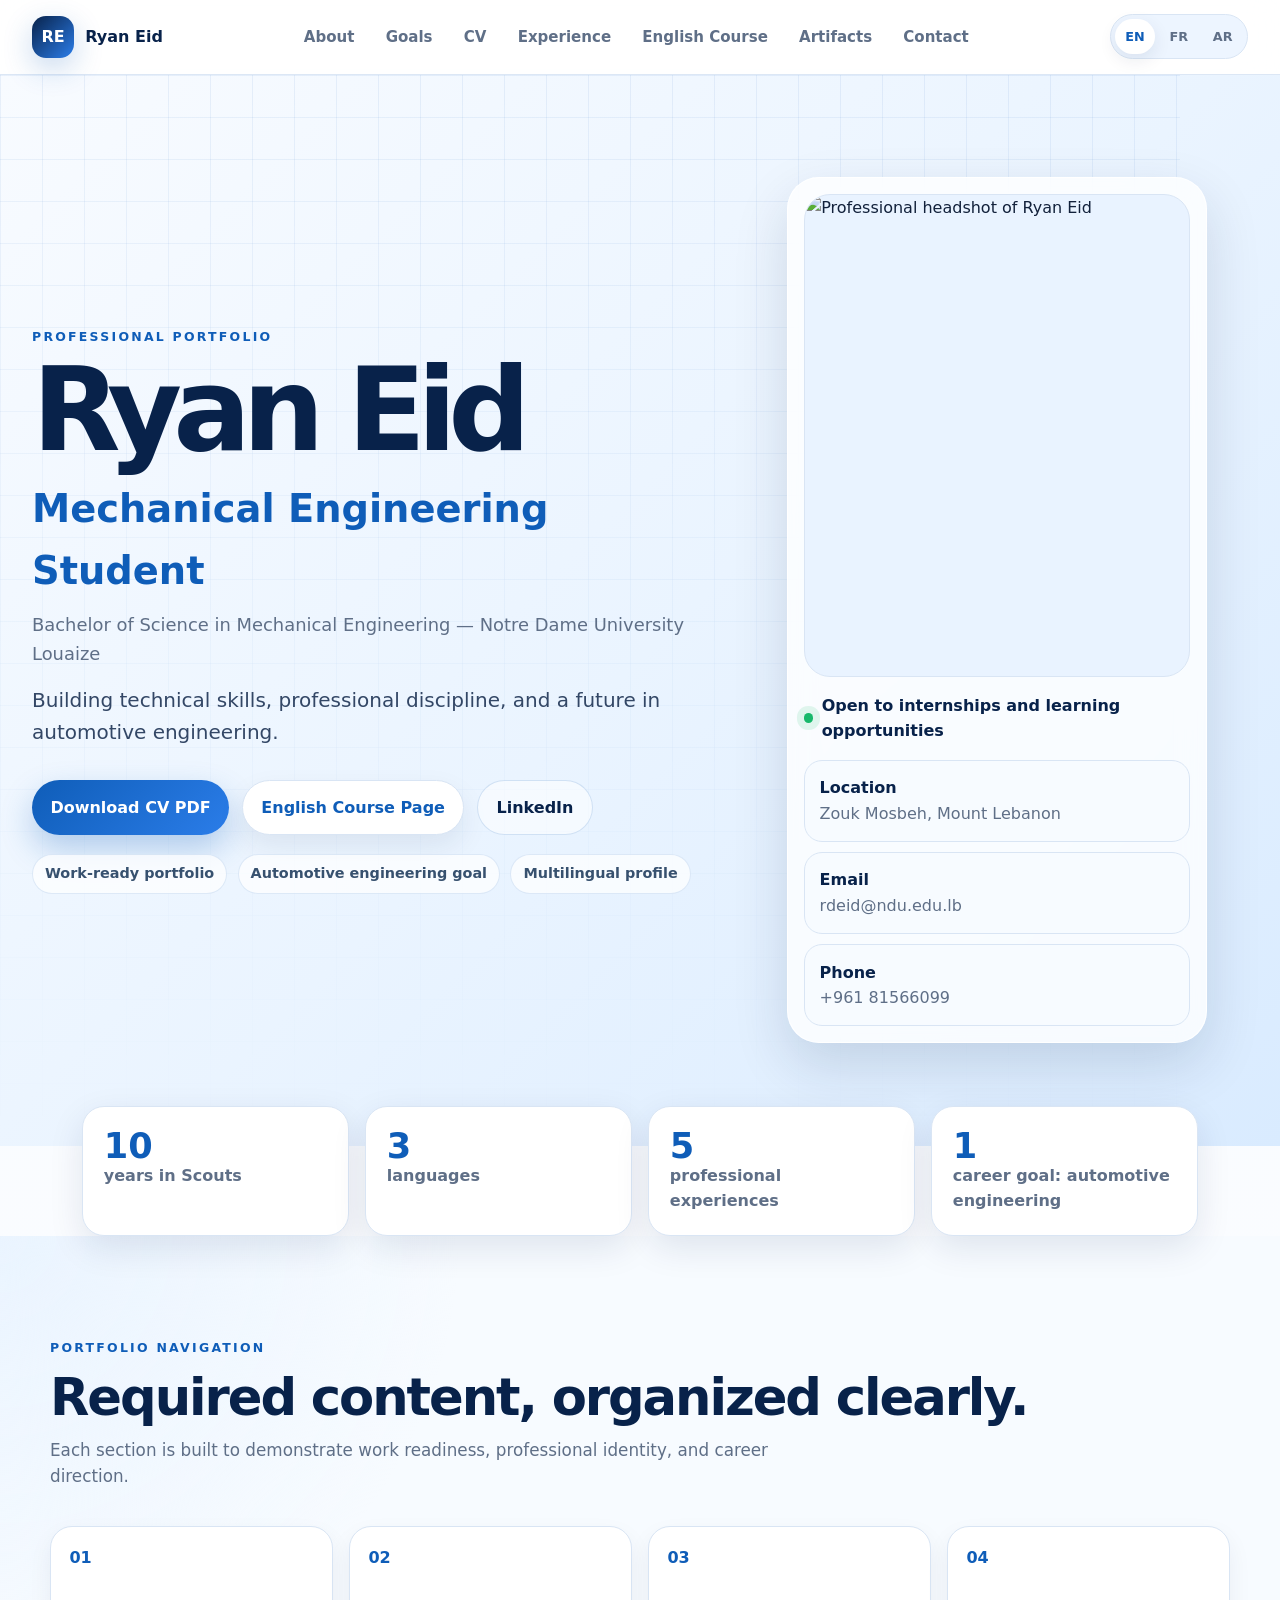
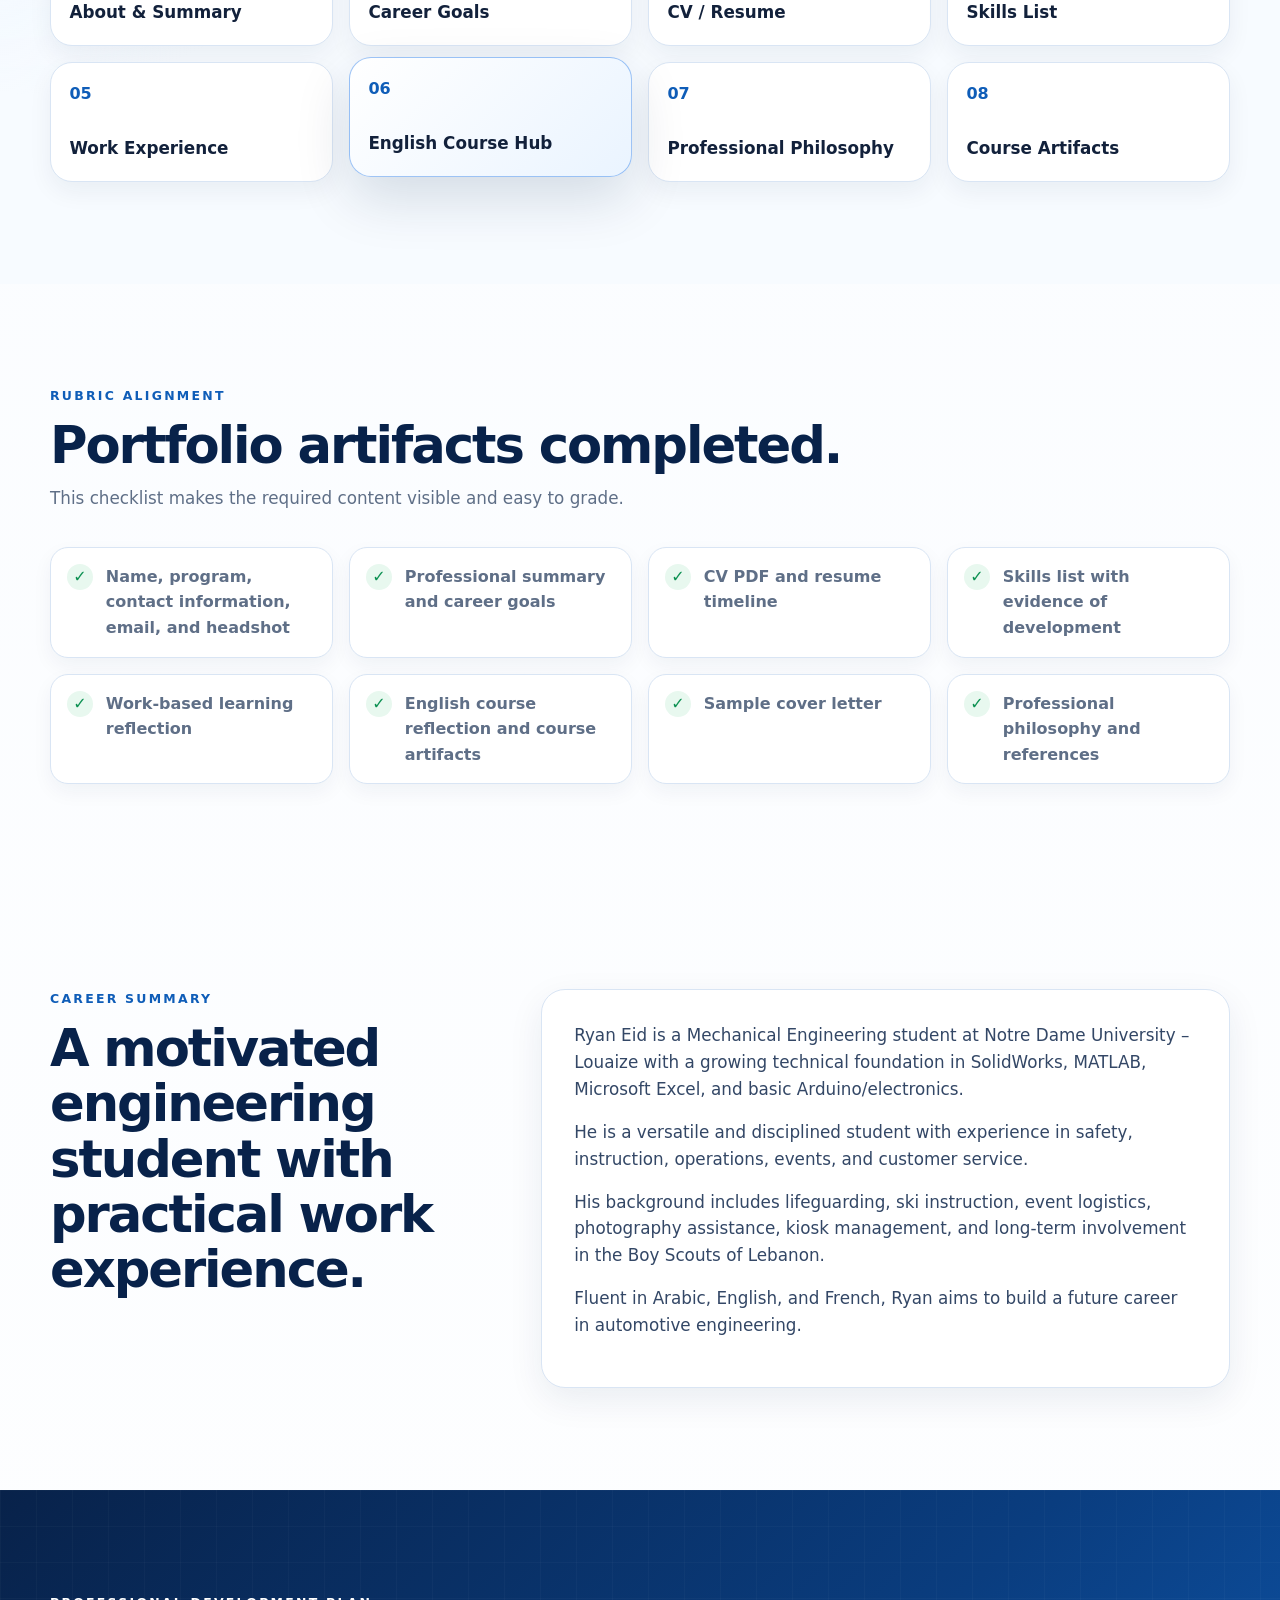
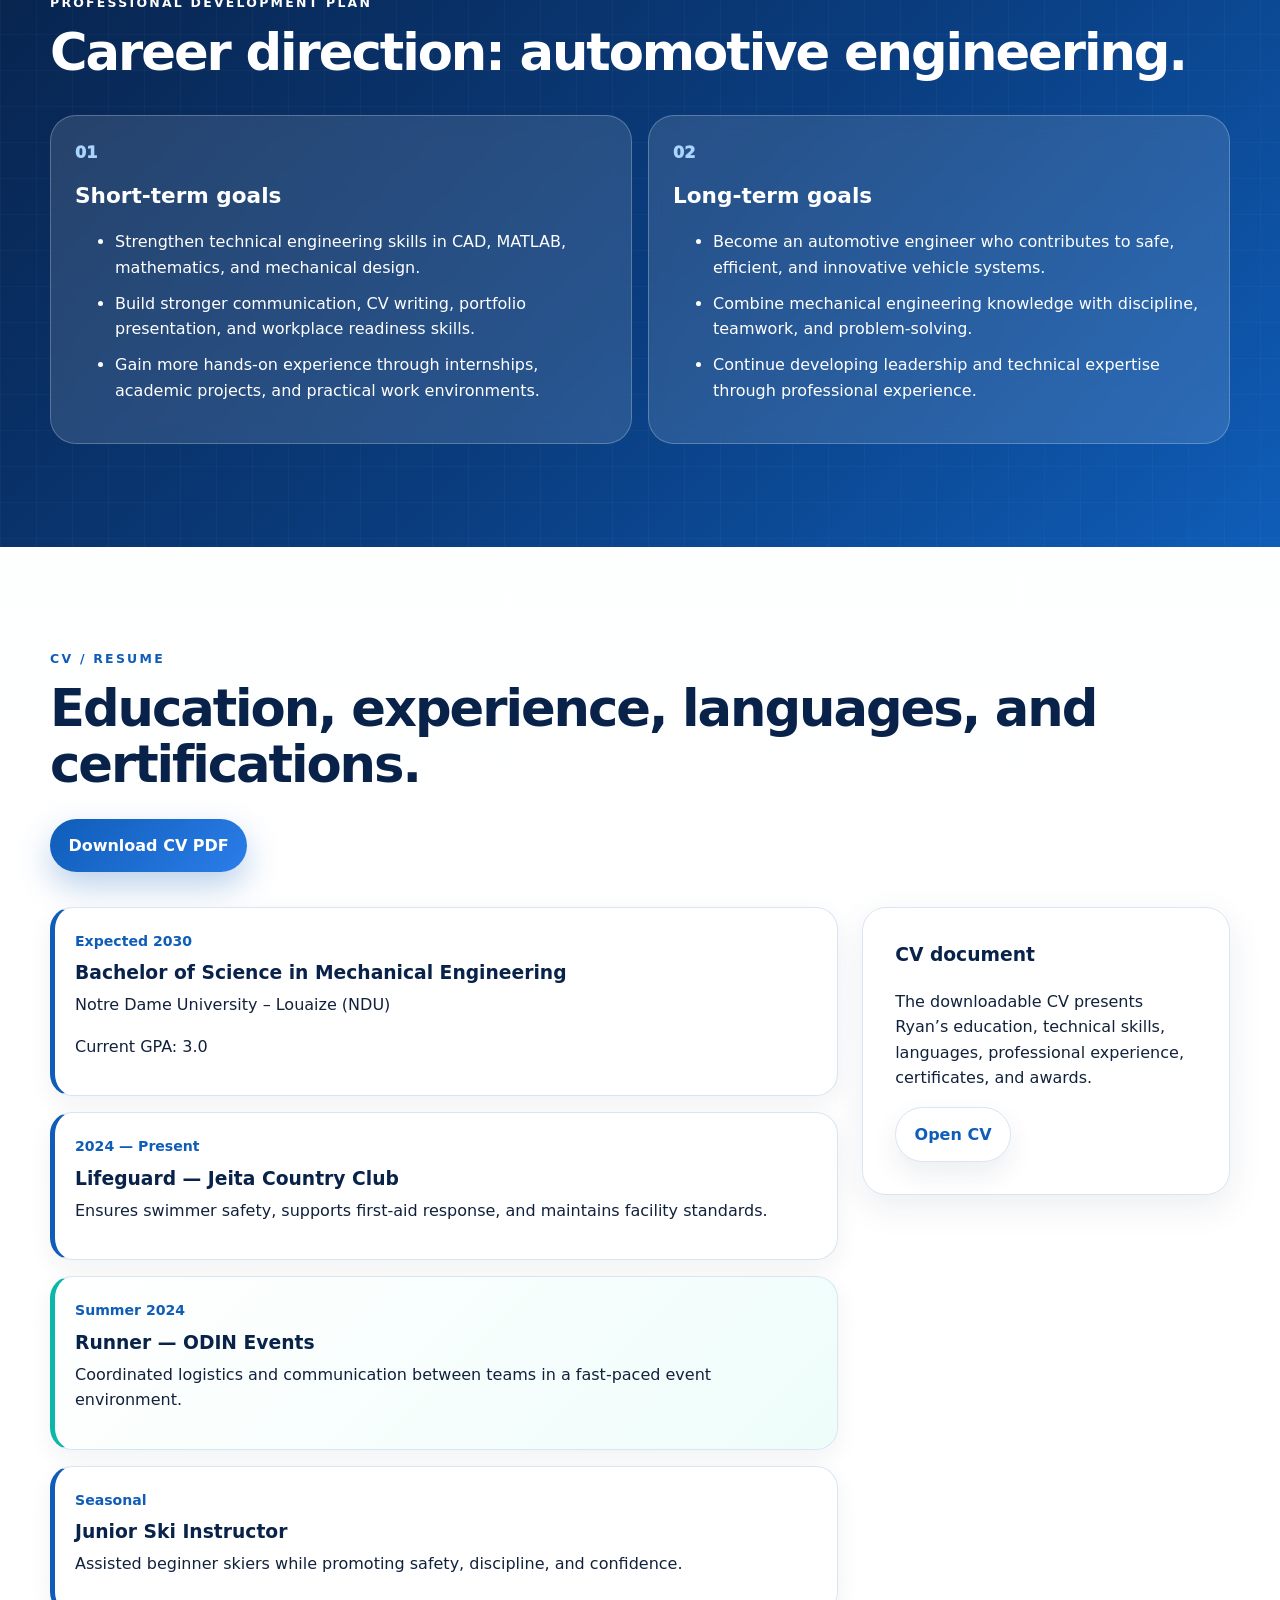
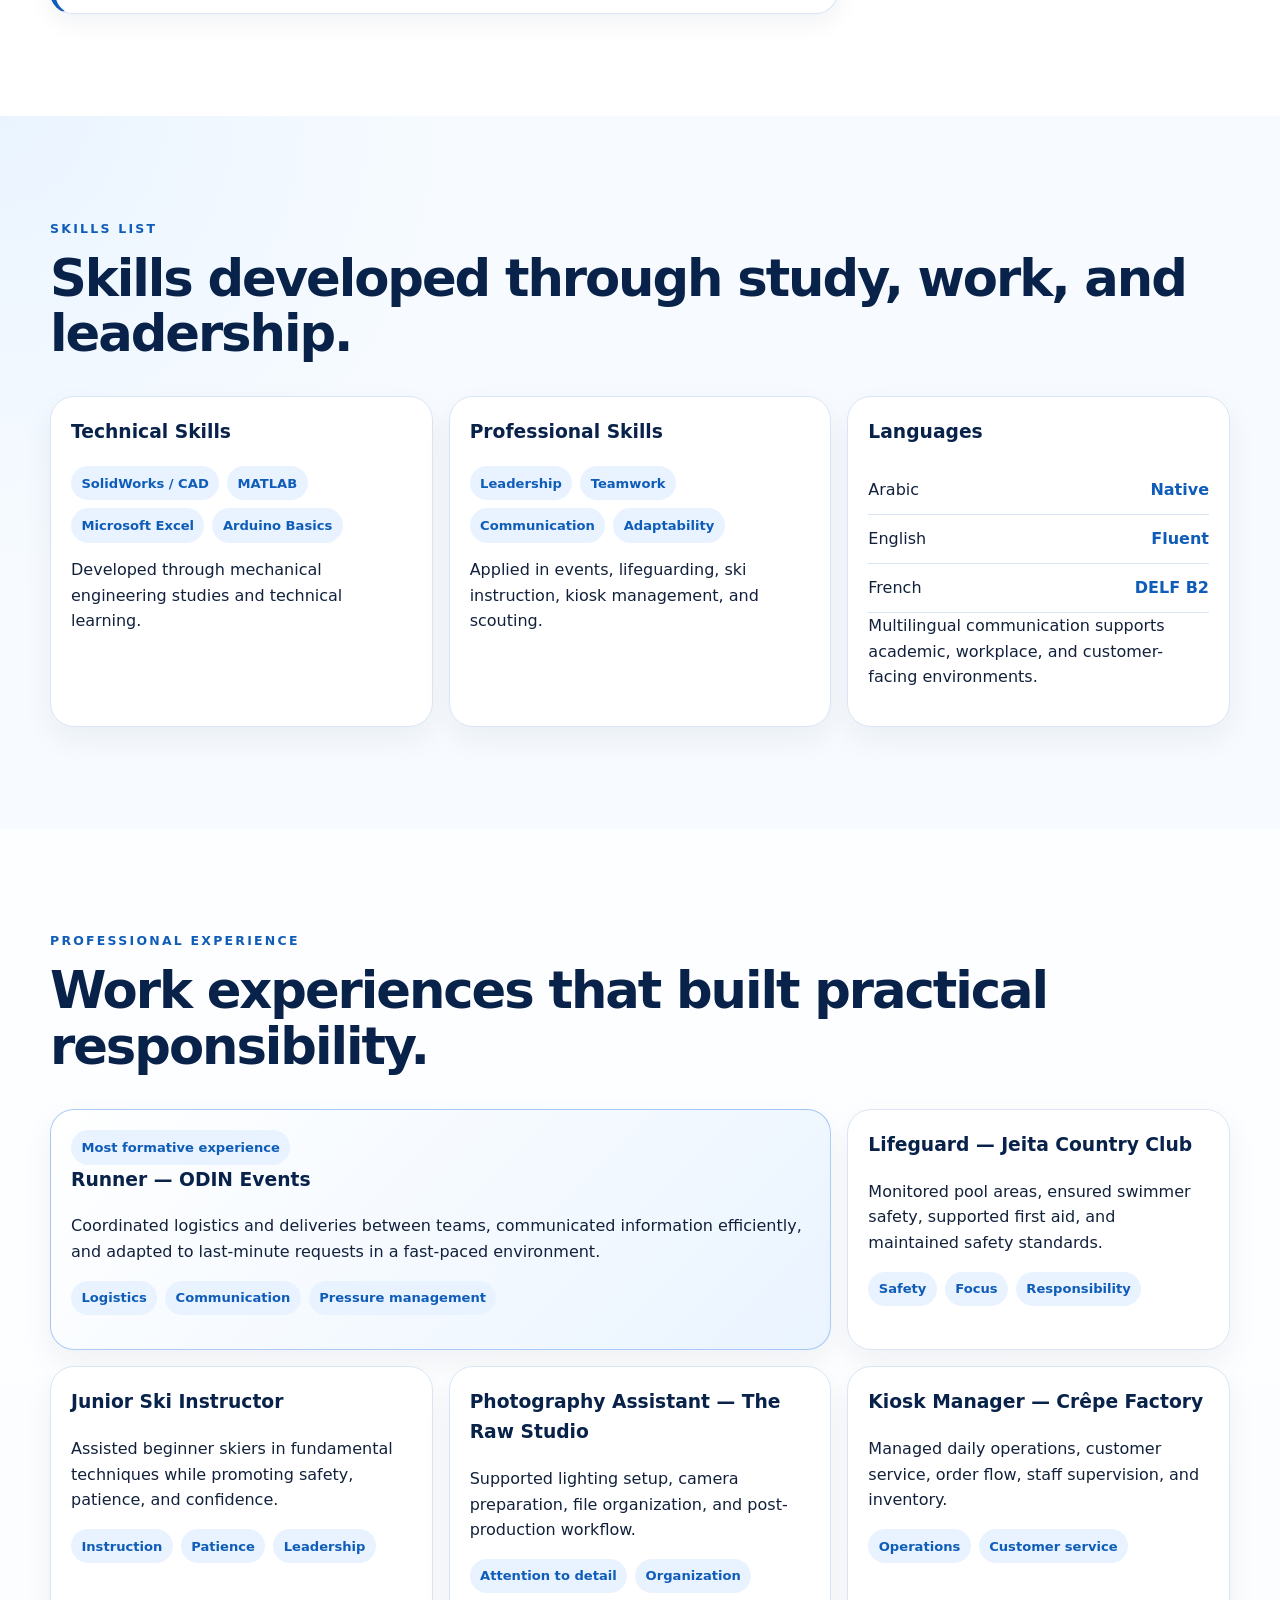
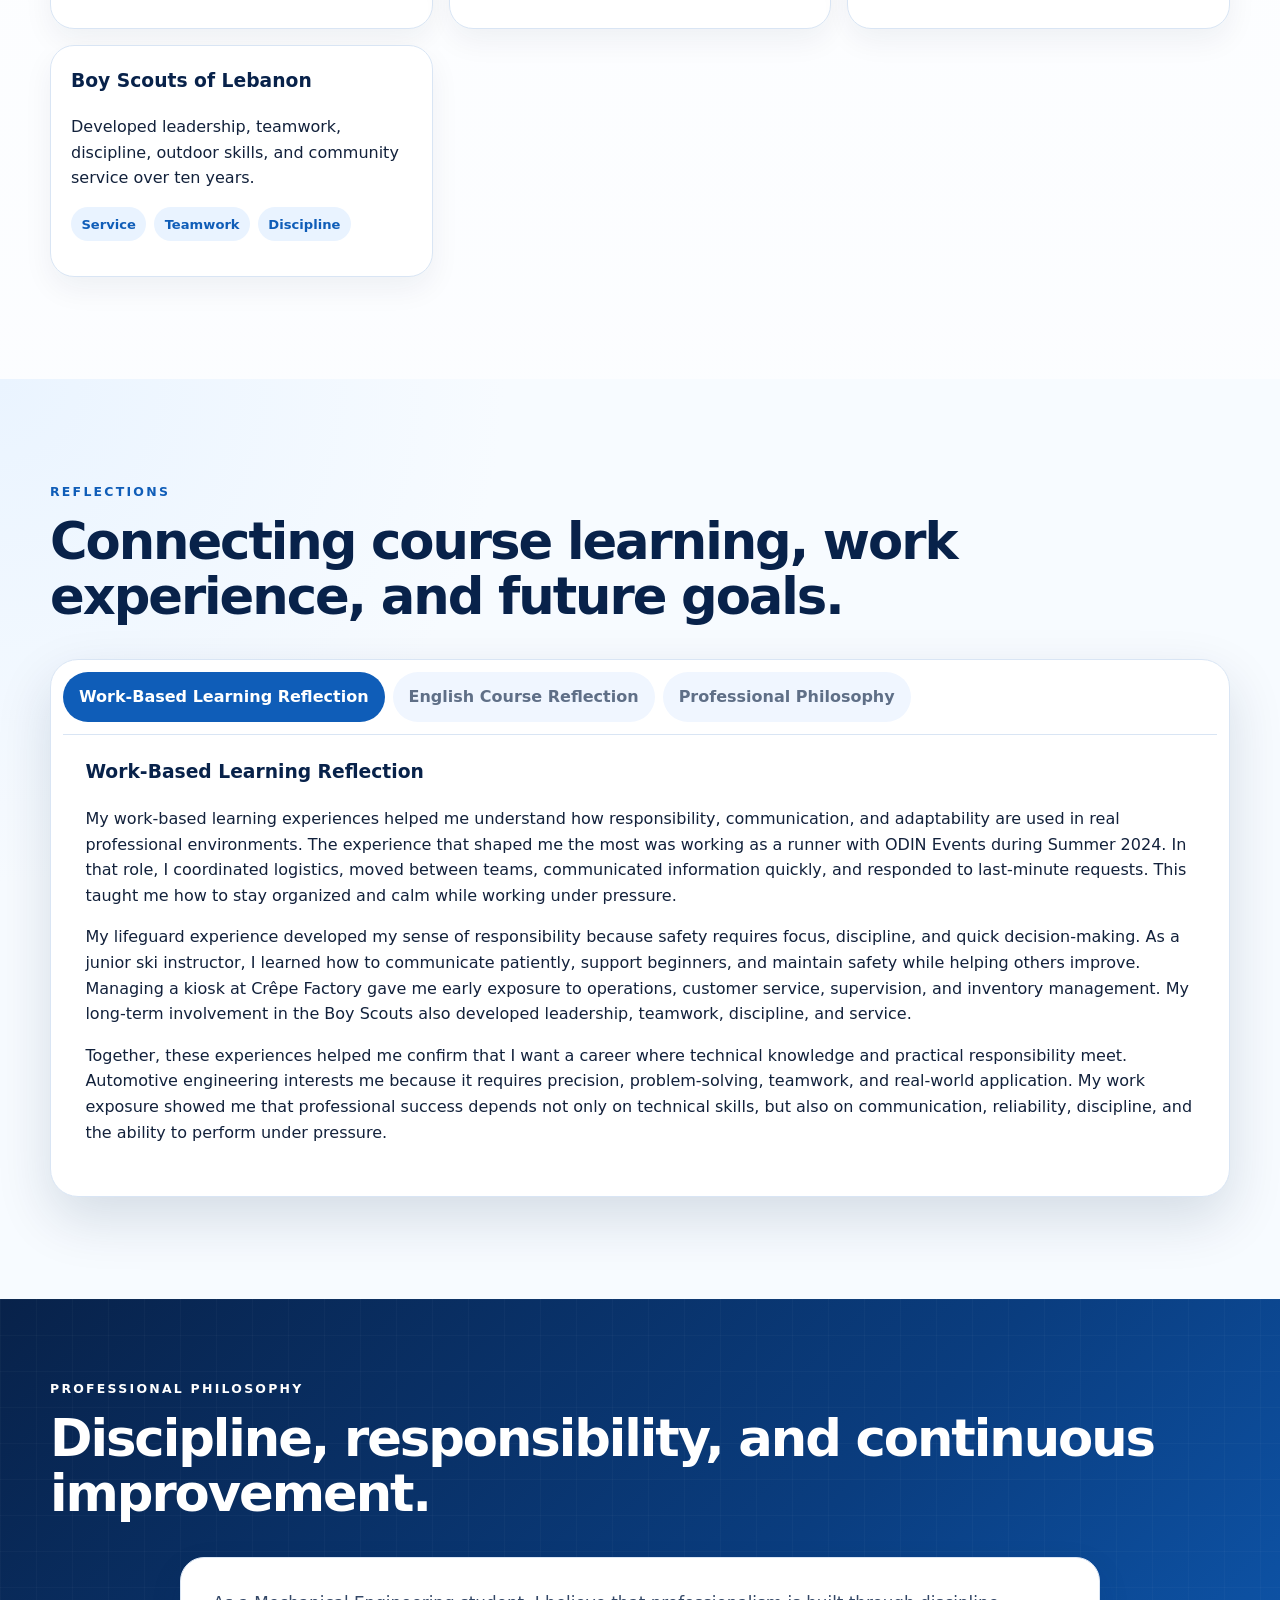
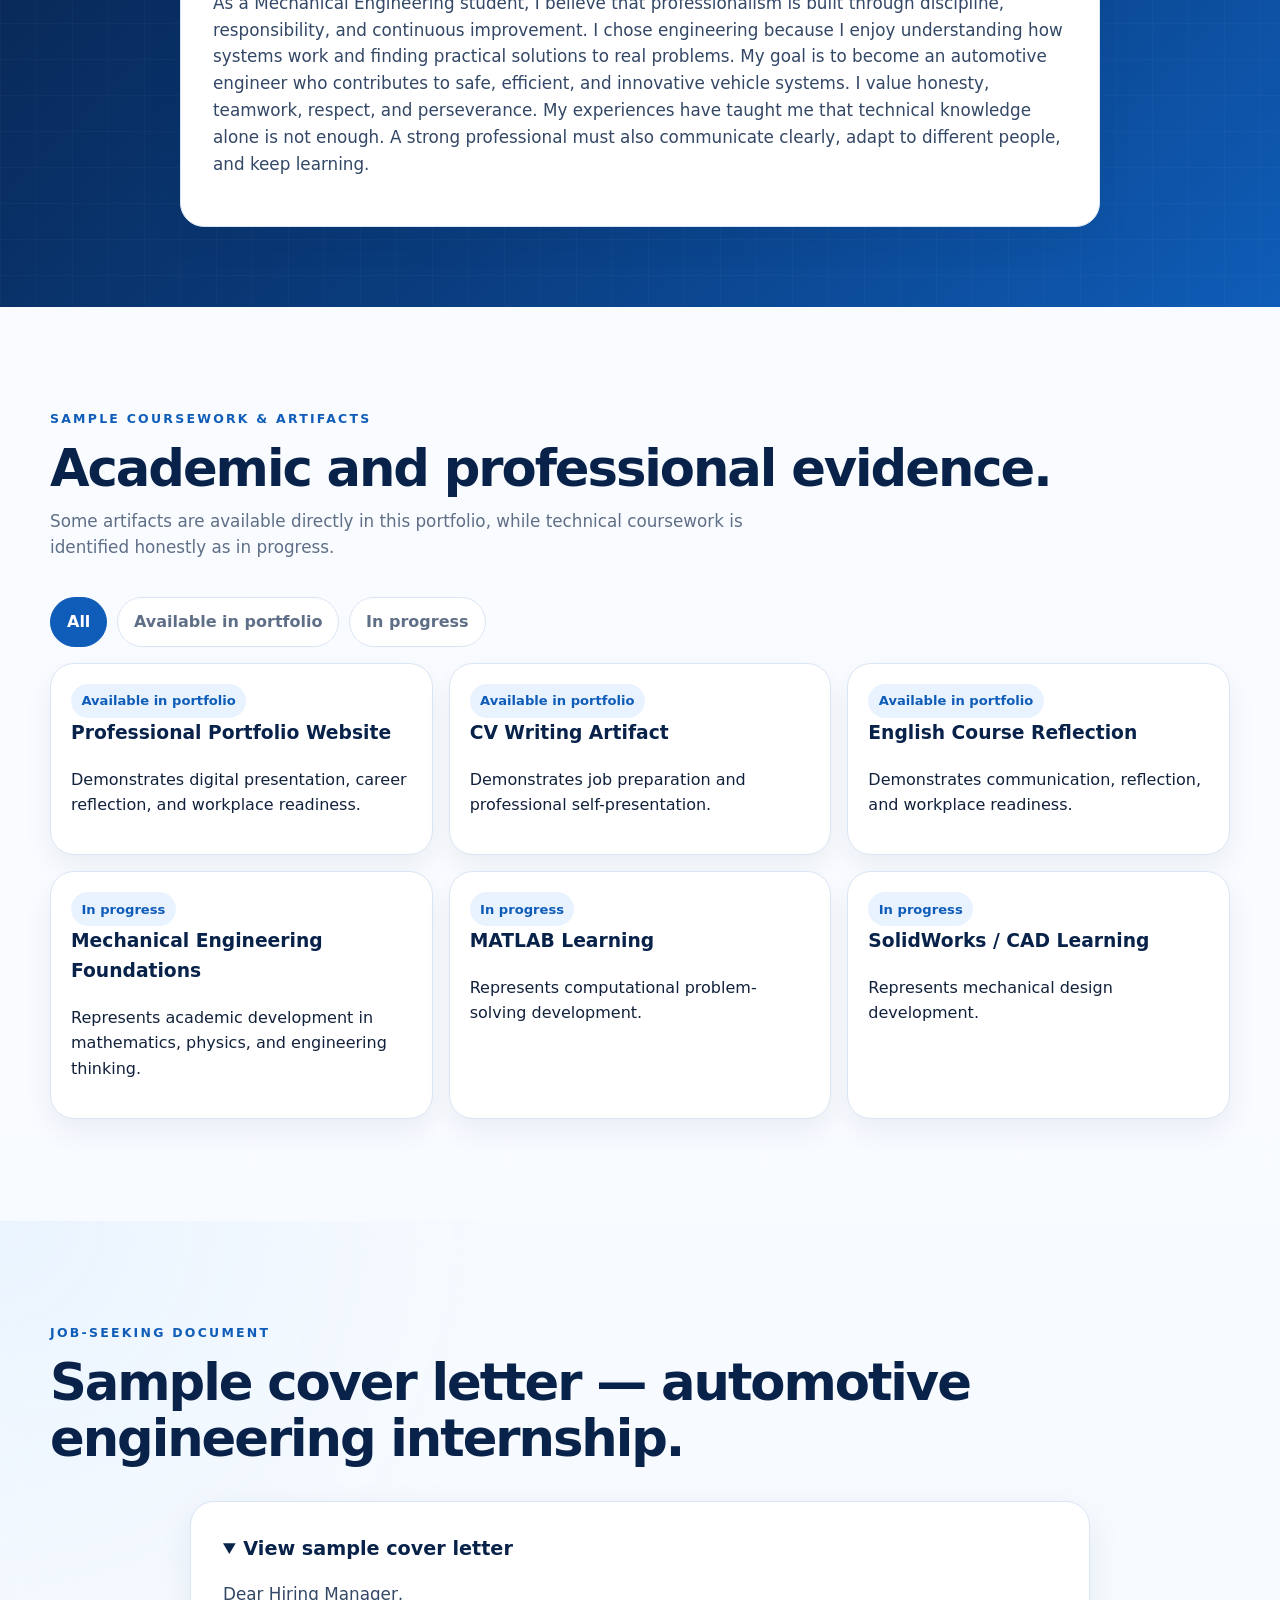
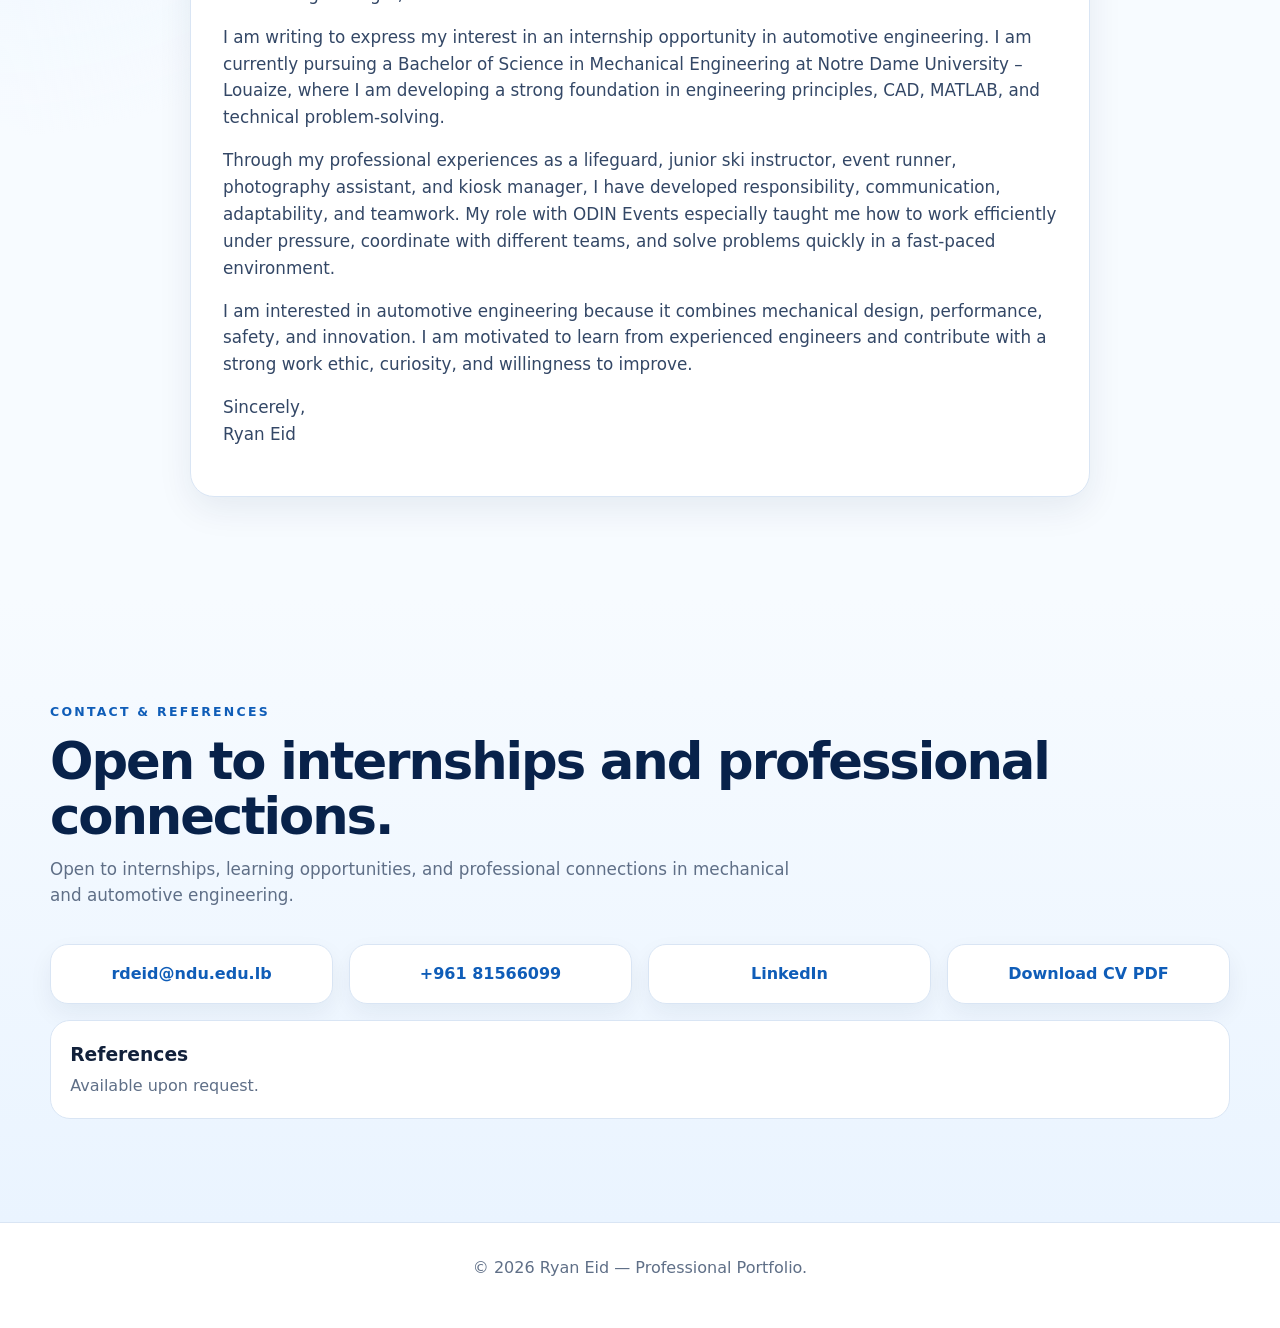
==== index.html @ d5ba16cb "Add files via upload" ====
<!DOCTYPE html>
<html lang="en">
<head>
  <meta charset="UTF-8" />
  <meta name="viewport" content="width=device-width, initial-scale=1.0" />
  <title>Ryan Eid | Professional Portfolio</title>
  <meta name="description" content="Professional portfolio of Ryan Eid, Mechanical Engineering Student at Notre Dame University Louaize." />
  <link rel="stylesheet" href="styles.css" />
</head>
<body data-page="home">
  <div class="scroll-progress" aria-hidden="true"></div>
  <header class="site-header">
    <a class="brand" href="index.html#home" aria-label="Go to top">
      <span class="brand-mark">RE</span>
      <span class="brand-text">Ryan Eid</span>
    </a>
    <button class="menu-toggle" aria-label="Open navigation" aria-expanded="false">☰</button>
    <nav class="nav-links" aria-label="Main navigation">
      <a href="#about" data-i18n="navAbout">About</a>
      <a href="#goals" data-i18n="navGoals">Goals</a>
      <a href="#cv" data-i18n="navCV">CV</a>
      <a href="#experience" data-i18n="navExperience">Experience</a>
      <a href="english-course.html" data-i18n="navEnglish">English Course</a>
      <a href="#artifacts" data-i18n="navArtifacts">Artifacts</a>
      <a href="#contact" data-i18n="navContact">Contact</a>
    </nav>
    <div class="language-switcher" aria-label="Language selector">
      <button class="lang-btn active" data-lang="en">EN</button>
      <button class="lang-btn" data-lang="fr">FR</button>
      <button class="lang-btn" data-lang="ar">AR</button>
    </div>
  </header>

  <main>
    <section id="home" class="hero section-pad">
      <div class="hero-bg-grid" aria-hidden="true"></div>
      <div class="hero-content reveal">
        <p class="eyebrow" data-i18n="heroEyebrow">Professional Portfolio</p>
        <h1>Ryan Eid</h1>
        <h2 data-i18n="heroTitle">Mechanical Engineering Student</h2>
        <p class="hero-program" data-i18n="heroProgram">Bachelor of Science in Mechanical Engineering — Notre Dame University Louaize</p>
        <p class="hero-tagline" data-i18n="heroTagline">Building technical skills, professional discipline, and a future in automotive engineering.</p>
        <div class="hero-actions">
          <a class="btn primary" href="assets/Ryan_Eid_CV.pdf" download data-i18n="downloadCV">Download CV PDF</a>
          <a class="btn secondary" href="english-course.html" data-i18n="openEnglishPage">English Course Page</a>
          <a class="btn ghost" href="https://www.linkedin.com/in/ryan-eid?utm_source=share_via&utm_content=profile&utm_medium=member_ios" target="_blank" rel="noopener" data-i18n="linkedIn">LinkedIn</a>
        </div>
        <div class="hero-meta">
          <span data-i18n="heroMeta1">Work-ready portfolio</span>
          <span data-i18n="heroMeta2">Automotive engineering goal</span>
          <span data-i18n="heroMeta3">Multilingual profile</span>
        </div>
      </div>
      <aside class="hero-card reveal" aria-label="Profile summary card">
        <div class="portrait-frame">
          <img src="assets/ryan_eid_headshot_web.jpg" alt="Professional headshot of Ryan Eid" />
        </div>
        <div class="profile-status">
          <span class="pulse"></span>
          <span data-i18n="openTo">Open to internships and learning opportunities</span>
        </div>
        <div class="contact-mini">
          <p><strong data-i18n="locationLabel">Location</strong><br />Zouk Mosbeh, Mount Lebanon</p>
          <p><strong data-i18n="emailLabel">Email</strong><br /><a href="mailto:rdeid@ndu.edu.lb">rdeid@ndu.edu.lb</a></p>
          <p><strong data-i18n="phoneLabel">Phone</strong><br /><a href="tel:+96181566099">+961 81566099</a></p>
        </div>
      </aside>
    </section>

    <section class="stats-band" aria-label="Portfolio highlights">
      <div class="stat-card reveal"><strong data-count="10">0</strong><span data-i18n="statScouts">years in Scouts</span></div>
      <div class="stat-card reveal"><strong data-count="3">0</strong><span data-i18n="statLanguages">languages</span></div>
      <div class="stat-card reveal"><strong data-count="5">0</strong><span data-i18n="statExperiences">professional experiences</span></div>
      <div class="stat-card reveal"><strong data-count="1">0</strong><span data-i18n="statGoal">career goal: automotive engineering</span></div>
    </section>

    <section id="portfolio-map" class="section-pad soft-bg">
      <div class="section-heading reveal">
        <p class="eyebrow" data-i18n="tocEyebrow">Portfolio Navigation</p>
        <h2 data-i18n="tocTitle">Required content, organized clearly.</h2>
        <p data-i18n="tocSubtitle">Each section is built to demonstrate work readiness, professional identity, and career direction.</p>
      </div>
      <div class="toc-grid reveal">
        <a href="#about" class="toc-card"><span>01</span><strong data-i18n="tocAbout">About & Summary</strong></a>
        <a href="#goals" class="toc-card"><span>02</span><strong data-i18n="tocGoals">Career Goals</strong></a>
        <a href="#cv" class="toc-card"><span>03</span><strong data-i18n="tocCV">CV / Resume</strong></a>
        <a href="#skills" class="toc-card"><span>04</span><strong data-i18n="tocSkills">Skills List</strong></a>
        <a href="#experience" class="toc-card"><span>05</span><strong data-i18n="tocExperience">Work Experience</strong></a>
        <a href="english-course.html" class="toc-card featured"><span>06</span><strong data-i18n="tocEnglish">English Course Hub</strong></a>
        <a href="#philosophy" class="toc-card"><span>07</span><strong data-i18n="tocPhilosophy">Professional Philosophy</strong></a>
        <a href="#artifacts" class="toc-card"><span>08</span><strong data-i18n="tocArtifacts">Course Artifacts</strong></a>
      </div>
    </section>

    <section class="section-pad checklist-section">
      <div class="section-heading reveal">
        <p class="eyebrow" data-i18n="rubricEyebrow">Rubric Alignment</p>
        <h2 data-i18n="rubricTitle">Portfolio artifacts completed.</h2>
        <p data-i18n="rubricSubtitle">This checklist makes the required content visible and easy to grade.</p>
      </div>
      <div class="checklist-grid reveal">
        <div class="check-item"><span>✓</span><p data-i18n="check1">Name, program, contact information, email, and headshot</p></div>
        <div class="check-item"><span>✓</span><p data-i18n="check2">Professional summary and career goals</p></div>
        <div class="check-item"><span>✓</span><p data-i18n="check3">CV PDF and resume timeline</p></div>
        <div class="check-item"><span>✓</span><p data-i18n="check4">Skills list with evidence of development</p></div>
        <div class="check-item"><span>✓</span><p data-i18n="check5">Work-based learning reflection</p></div>
        <div class="check-item"><span>✓</span><p data-i18n="check6">English course reflection and course artifacts</p></div>
        <div class="check-item"><span>✓</span><p data-i18n="check7">Sample cover letter</p></div>
        <div class="check-item"><span>✓</span><p data-i18n="check8">Professional philosophy and references</p></div>
      </div>
    </section>

    <section id="about" class="section-pad">
      <div class="two-column">
        <div class="section-heading reveal">
          <p class="eyebrow" data-i18n="aboutEyebrow">Career Summary</p>
          <h2 data-i18n="aboutTitle">A motivated engineering student with practical work experience.</h2>
        </div>
        <div class="text-card reveal">
          <p data-i18n="aboutText1">Ryan Eid is a Mechanical Engineering student at Notre Dame University – Louaize with a growing technical foundation in SolidWorks, MATLAB, Microsoft Excel, and basic Arduino/electronics.</p>
          <p data-i18n="aboutText2">He is a versatile and disciplined student with experience in safety, instruction, operations, events, and customer service.</p>
          <p data-i18n="aboutText3">His background includes lifeguarding, ski instruction, event logistics, photography assistance, kiosk management, and long-term involvement in the Boy Scouts of Lebanon.</p>
          <p data-i18n="aboutText4">Fluent in Arabic, English, and French, Ryan aims to build a future career in automotive engineering.</p>
        </div>
      </div>
    </section>

    <section id="goals" class="section-pad blue-band">
      <div class="section-heading reveal light-heading">
        <p class="eyebrow" data-i18n="goalsEyebrow">Professional Development Plan</p>
        <h2 data-i18n="goalsTitle">Career direction: automotive engineering.</h2>
      </div>
      <div class="goal-grid reveal">
        <article class="goal-card">
          <div class="card-number">01</div>
          <h3 data-i18n="shortTermTitle">Short-term goals</h3>
          <ul>
            <li data-i18n="shortGoal1">Strengthen technical engineering skills in CAD, MATLAB, mathematics, and mechanical design.</li>
            <li data-i18n="shortGoal2">Build stronger communication, CV writing, portfolio presentation, and workplace readiness skills.</li>
            <li data-i18n="shortGoal3">Gain more hands-on experience through internships, academic projects, and practical work environments.</li>
          </ul>
        </article>
        <article class="goal-card">
          <div class="card-number">02</div>
          <h3 data-i18n="longTermTitle">Long-term goals</h3>
          <ul>
            <li data-i18n="longGoal1">Become an automotive engineer who contributes to safe, efficient, and innovative vehicle systems.</li>
            <li data-i18n="longGoal2">Combine mechanical engineering knowledge with discipline, teamwork, and problem-solving.</li>
            <li data-i18n="longGoal3">Continue developing leadership and technical expertise through professional experience.</li>
          </ul>
        </article>
      </div>
    </section>

    <section id="cv" class="section-pad">
      <div class="section-heading reveal">
        <p class="eyebrow" data-i18n="cvEyebrow">CV / Resume</p>
        <h2 data-i18n="cvTitle">Education, experience, languages, and certifications.</h2>
        <a class="btn primary inline-btn" href="assets/Ryan_Eid_CV.pdf" download data-i18n="downloadCV">Download CV PDF</a>
      </div>
      <div class="cv-layout">
        <div class="timeline reveal">
          <article class="timeline-item">
            <span class="timeline-date" data-i18n="educationDate">Expected 2030</span>
            <h3 data-i18n="educationTitle">Bachelor of Science in Mechanical Engineering</h3>
            <p data-i18n="educationSchool">Notre Dame University – Louaize (NDU)</p>
            <p data-i18n="educationGpa">Current GPA: 3.0</p>
          </article>
          <article class="timeline-item">
            <span class="timeline-date">2024 — Present</span>
            <h3 data-i18n="lifeguardTitle">Lifeguard — Jeita Country Club</h3>
            <p data-i18n="lifeguardDesc">Ensures swimmer safety, supports first-aid response, and maintains facility standards.</p>
          </article>
          <article class="timeline-item highlight">
            <span class="timeline-date" data-i18n="summer2024">Summer 2024</span>
            <h3 data-i18n="odinTitle">Runner — ODIN Events</h3>
            <p data-i18n="odinDesc">Coordinated logistics and communication between teams in a fast-paced event environment.</p>
          </article>
          <article class="timeline-item">
            <span class="timeline-date" data-i18n="seasonal">Seasonal</span>
            <h3 data-i18n="skiTitle">Junior Ski Instructor</h3>
            <p data-i18n="skiDesc">Assisted beginner skiers while promoting safety, discipline, and confidence.</p>
          </article>
        </div>
        <aside class="cv-preview reveal">
          <h3 data-i18n="cvPreviewTitle">CV document</h3>
          <p data-i18n="cvPreviewText">The downloadable CV presents Ryan’s education, technical skills, languages, professional experience, certificates, and awards.</p>
          <a class="btn secondary" href="assets/Ryan_Eid_CV.pdf" target="_blank" rel="noopener" data-i18n="openCV">Open CV</a>
        </aside>
      </div>
    </section>

    <section id="skills" class="section-pad soft-bg">
      <div class="section-heading reveal">
        <p class="eyebrow" data-i18n="skillsEyebrow">Skills List</p>
        <h2 data-i18n="skillsTitle">Skills developed through study, work, and leadership.</h2>
      </div>
      <div class="skills-grid reveal">
        <article class="skill-card">
          <h3 data-i18n="technicalSkills">Technical Skills</h3>
          <div class="badges"><span>SolidWorks / CAD</span><span>MATLAB</span><span>Microsoft Excel</span><span>Arduino Basics</span></div>
          <p data-i18n="technicalSkillsText">Developed through mechanical engineering studies and technical learning.</p>
        </article>
        <article class="skill-card">
          <h3 data-i18n="professionalSkills">Professional Skills</h3>
          <div class="badges"><span data-i18n="leadership">Leadership</span><span data-i18n="teamwork">Teamwork</span><span data-i18n="communication">Communication</span><span data-i18n="adaptability">Adaptability</span></div>
          <p data-i18n="professionalSkillsText">Applied in events, lifeguarding, ski instruction, kiosk management, and scouting.</p>
        </article>
        <article class="skill-card">
          <h3 data-i18n="languagesTitle">Languages</h3>
          <div class="language-bars">
            <p><span data-i18n="arabic">Arabic</span><strong data-i18n="native">Native</strong></p>
            <p><span data-i18n="english">English</span><strong data-i18n="fluent">Fluent</strong></p>
            <p><span data-i18n="french">French</span><strong>DELF B2</strong></p>
          </div>
          <p data-i18n="languagesText">Multilingual communication supports academic, workplace, and customer-facing environments.</p>
        </article>
      </div>
    </section>

    <section id="experience" class="section-pad">
      <div class="section-heading reveal">
        <p class="eyebrow" data-i18n="experienceEyebrow">Professional Experience</p>
        <h2 data-i18n="experienceTitle">Work experiences that built practical responsibility.</h2>
      </div>
      <div class="experience-grid reveal">
        <article class="experience-card featured-card">
          <span class="chip" data-i18n="mostFormative">Most formative experience</span>
          <h3 data-i18n="odinTitle">Runner — ODIN Events</h3>
          <p data-i18n="odinFull">Coordinated logistics and deliveries between teams, communicated information efficiently, and adapted to last-minute requests in a fast-paced environment.</p>
          <div class="badges"><span data-i18n="logistics">Logistics</span><span data-i18n="communication">Communication</span><span data-i18n="pressure">Pressure management</span></div>
        </article>
        <article class="experience-card"><h3 data-i18n="lifeguardTitle">Lifeguard — Jeita Country Club</h3><p data-i18n="lifeguardFull">Monitored pool areas, ensured swimmer safety, supported first aid, and maintained safety standards.</p><div class="badges"><span data-i18n="safety">Safety</span><span data-i18n="focus">Focus</span><span data-i18n="responsibility">Responsibility</span></div></article>
        <article class="experience-card"><h3 data-i18n="skiTitle">Junior Ski Instructor</h3><p data-i18n="skiFull">Assisted beginner skiers in fundamental techniques while promoting safety, patience, and confidence.</p><div class="badges"><span data-i18n="instruction">Instruction</span><span data-i18n="patience">Patience</span><span data-i18n="leadership">Leadership</span></div></article>
        <article class="experience-card"><h3 data-i18n="photoTitle">Photography Assistant — The Raw Studio</h3><p data-i18n="photoFull">Supported lighting setup, camera preparation, file organization, and post-production workflow.</p><div class="badges"><span data-i18n="detail">Attention to detail</span><span data-i18n="organization">Organization</span></div></article>
        <article class="experience-card"><h3 data-i18n="kioskTitle">Kiosk Manager — Crêpe Factory</h3><p data-i18n="kioskFull">Managed daily operations, customer service, order flow, staff supervision, and inventory.</p><div class="badges"><span data-i18n="operations">Operations</span><span data-i18n="customerService">Customer service</span></div></article>
        <article class="experience-card"><h3 data-i18n="scoutsTitle">Boy Scouts of Lebanon</h3><p data-i18n="scoutsFull">Developed leadership, teamwork, discipline, outdoor skills, and community service over ten years.</p><div class="badges"><span data-i18n="service">Service</span><span data-i18n="teamwork">Teamwork</span><span data-i18n="discipline">Discipline</span></div></article>
      </div>
    </section>

    <section id="reflections" class="section-pad soft-bg">
      <div class="section-heading reveal">
        <p class="eyebrow" data-i18n="reflectionsEyebrow">Reflections</p>
        <h2 data-i18n="reflectionsTitle">Connecting course learning, work experience, and future goals.</h2>
      </div>
      <div class="tabs reveal">
        <div class="tab-list" role="tablist" aria-label="Reflection tabs">
          <button class="tab-btn active" role="tab" aria-selected="true" data-tab="work" data-i18n="workReflectionTitle">Work-Based Learning Reflection</button>
          <button class="tab-btn" role="tab" aria-selected="false" data-tab="english" data-i18n="englishReflectionTitle">English Course Reflection</button>
          <button class="tab-btn" role="tab" aria-selected="false" data-tab="philosophy" data-i18n="philosophyTab">Professional Philosophy</button>
        </div>
        <article class="tab-panel active" id="tab-work">
          <h3 data-i18n="workReflectionTitle">Work-Based Learning Reflection</h3>
          <p data-i18n="workReflectionText1">My work-based learning experiences helped me understand how responsibility, communication, and adaptability are used in real professional environments. The experience that shaped me the most was working as a runner with ODIN Events during Summer 2024. In that role, I coordinated logistics, moved between teams, communicated information quickly, and responded to last-minute requests. This taught me how to stay organized and calm while working under pressure.</p>
          <p data-i18n="workReflectionText2">My lifeguard experience developed my sense of responsibility because safety requires focus, discipline, and quick decision-making. As a junior ski instructor, I learned how to communicate patiently, support beginners, and maintain safety while helping others improve. Managing a kiosk at Crêpe Factory gave me early exposure to operations, customer service, supervision, and inventory management. My long-term involvement in the Boy Scouts also developed leadership, teamwork, discipline, and service.</p>
          <p data-i18n="workReflectionText3">Together, these experiences helped me confirm that I want a career where technical knowledge and practical responsibility meet. Automotive engineering interests me because it requires precision, problem-solving, teamwork, and real-world application. My work exposure showed me that professional success depends not only on technical skills, but also on communication, reliability, discipline, and the ability to perform under pressure.</p>
        </article>
        <article class="tab-panel" id="tab-english">
          <h3 data-i18n="englishReflectionTitle">English Course Reflection — Work Ready Now</h3>
          <p data-i18n="englishReflectionText">The Work Ready Now course helped me understand that employability is not only about having technical skills. It is also about knowing how to present those skills clearly, professionally, and confidently. Through CV writing, portfolio preparation, and workplace-readiness activities, I learned how to connect my academic background and work experiences to real professional strengths. The course also helped me reflect on my future as a Mechanical Engineering student who wants to become an automotive engineer.</p>
          <a class="btn secondary" href="english-course.html" data-i18n="exploreEnglish">Explore full English course page</a>
        </article>
        <article class="tab-panel" id="tab-philosophy">
          <h3 data-i18n="philosophyTitle">Discipline, responsibility, and continuous improvement.</h3>
          <p data-i18n="philosophyText">As a Mechanical Engineering student, I believe that professionalism is built through discipline, responsibility, and continuous improvement. I chose engineering because I enjoy understanding how systems work and finding practical solutions to real problems. My goal is to become an automotive engineer who contributes to safe, efficient, and innovative vehicle systems. I value honesty, teamwork, respect, and perseverance. My experiences have taught me that technical knowledge alone is not enough. A strong professional must also communicate clearly, adapt to different people, and keep learning.</p>
        </article>
      </div>
    </section>

    <section id="philosophy" class="section-pad blue-band compact-band">
      <div class="section-heading reveal light-heading">
        <p class="eyebrow" data-i18n="philosophyEyebrow">Professional Philosophy</p>
        <h2 data-i18n="philosophyTitle">Discipline, responsibility, and continuous improvement.</h2>
      </div>
      <div class="quote-card reveal">
        <p data-i18n="philosophyText">As a Mechanical Engineering student, I believe that professionalism is built through discipline, responsibility, and continuous improvement. I chose engineering because I enjoy understanding how systems work and finding practical solutions to real problems. My goal is to become an automotive engineer who contributes to safe, efficient, and innovative vehicle systems. I value honesty, teamwork, respect, and perseverance. My experiences have taught me that technical knowledge alone is not enough. A strong professional must also communicate clearly, adapt to different people, and keep learning.</p>
      </div>
    </section>

    <section id="artifacts" class="section-pad">
      <div class="section-heading reveal">
        <p class="eyebrow" data-i18n="artifactsEyebrow">Sample Coursework & Artifacts</p>
        <h2 data-i18n="artifactsTitle">Academic and professional evidence.</h2>
        <p data-i18n="artifactsNote">Some artifacts are available directly in this portfolio, while technical coursework is identified honestly as in progress.</p>
      </div>
      <div class="filter-bar reveal" aria-label="Artifact filters">
        <button class="filter-btn active" data-filter="all" data-i18n="filterAll">All</button>
        <button class="filter-btn" data-filter="available" data-i18n="available">Available in portfolio</button>
        <button class="filter-btn" data-filter="progress" data-i18n="inProgress">In progress</button>
      </div>
      <div class="artifact-grid reveal">
        <article class="artifact-card" data-status="available"><span data-i18n="available">Available in portfolio</span><h3 data-i18n="artifact1Title">Professional Portfolio Website</h3><p data-i18n="artifact1Text">Demonstrates digital presentation, career reflection, and workplace readiness.</p></article>
        <article class="artifact-card" data-status="available"><span data-i18n="available">Available in portfolio</span><h3 data-i18n="artifact2Title">CV Writing Artifact</h3><p data-i18n="artifact2Text">Demonstrates job preparation and professional self-presentation.</p></article>
        <article class="artifact-card" data-status="available"><span data-i18n="available">Available in portfolio</span><h3 data-i18n="artifact3Title">English Course Reflection</h3><p data-i18n="artifact3Text">Demonstrates communication, reflection, and workplace readiness.</p></article>
        <article class="artifact-card" data-status="progress"><span data-i18n="inProgress">In progress</span><h3 data-i18n="artifact4Title">Mechanical Engineering Foundations</h3><p data-i18n="artifact4Text">Represents academic development in mathematics, physics, and engineering thinking.</p></article>
        <article class="artifact-card" data-status="progress"><span data-i18n="inProgress">In progress</span><h3 data-i18n="artifact5Title">MATLAB Learning</h3><p data-i18n="artifact5Text">Represents computational problem-solving development.</p></article>
        <article class="artifact-card" data-status="progress"><span data-i18n="inProgress">In progress</span><h3 data-i18n="artifact6Title">SolidWorks / CAD Learning</h3><p data-i18n="artifact6Text">Represents mechanical design development.</p></article>
      </div>
    </section>

    <section id="cover-letter" class="section-pad soft-bg">
      <div class="section-heading reveal">
        <p class="eyebrow" data-i18n="coverEyebrow">Job-Seeking Document</p>
        <h2 data-i18n="coverTitle">Sample cover letter — automotive engineering internship.</h2>
      </div>
      <details class="letter-card reveal" open>
        <summary data-i18n="letterSummary">View sample cover letter</summary>
        <p data-i18n="letter1">Dear Hiring Manager,</p>
        <p data-i18n="letter2">I am writing to express my interest in an internship opportunity in automotive engineering. I am currently pursuing a Bachelor of Science in Mechanical Engineering at Notre Dame University – Louaize, where I am developing a strong foundation in engineering principles, CAD, MATLAB, and technical problem-solving.</p>
        <p data-i18n="letter3">Through my professional experiences as a lifeguard, junior ski instructor, event runner, photography assistant, and kiosk manager, I have developed responsibility, communication, adaptability, and teamwork. My role with ODIN Events especially taught me how to work efficiently under pressure, coordinate with different teams, and solve problems quickly in a fast-paced environment.</p>
        <p data-i18n="letter4">I am interested in automotive engineering because it combines mechanical design, performance, safety, and innovation. I am motivated to learn from experienced engineers and contribute with a strong work ethic, curiosity, and willingness to improve.</p>
        <p data-i18n="letter5">Sincerely,<br />Ryan Eid</p>
      </details>
    </section>

    <section id="contact" class="section-pad contact-section">
      <div class="section-heading reveal">
        <p class="eyebrow" data-i18n="contactEyebrow">Contact & References</p>
        <h2 data-i18n="contactTitle">Open to internships and professional connections.</h2>
        <p data-i18n="contactSubtitle">Open to internships, learning opportunities, and professional connections in mechanical and automotive engineering.</p>
      </div>
      <div class="contact-grid reveal">
        <a href="mailto:rdeid@ndu.edu.lb">rdeid@ndu.edu.lb</a>
        <a href="tel:+96181566099">+961 81566099</a>
        <a href="https://www.linkedin.com/in/ryan-eid?utm_source=share_via&utm_content=profile&utm_medium=member_ios" target="_blank" rel="noopener">LinkedIn</a>
        <a href="assets/Ryan_Eid_CV.pdf" download data-i18n="downloadCV">Download CV PDF</a>
      </div>
      <div class="references reveal">
        <h3 data-i18n="referencesTitle">References</h3>
        <p data-i18n="referencesText">Available upon request.</p>
      </div>
    </section>
  </main>

  <footer class="footer">
    <p>© <span id="year"></span> Ryan Eid — <span data-i18n="footerText">Professional Portfolio.</span></p>
  </footer>
  <button class="back-to-top" aria-label="Back to top">↑</button>
  <script src="script.js"></script>
</body>
</html>
---- styles.css ----
:root {
  --navy: #08224a;
  --blue: #0f5db8;
  --blue-2: #2b7de9;
  --sky: #e9f3ff;
  --ice: #f7fbff;
  --ink: #12213b;
  --muted: #5f6f87;
  --line: #d9e5f4;
  --card: #ffffff;
  --shadow: 0 22px 55px rgba(8, 34, 74, 0.14);
  --radius: 24px;
  --max: 1180px;
}

* { box-sizing: border-box; }
html { scroll-behavior: smooth; }
body {
  margin: 0;
  font-family: Inter, ui-sans-serif, system-ui, -apple-system, BlinkMacSystemFont, "Segoe UI", sans-serif;
  color: var(--ink);
  background: linear-gradient(180deg, #f8fbff 0%, #ffffff 42%, #f5f9ff 100%);
  line-height: 1.6;
}
a { color: inherit; text-decoration: none; }
p { margin: 0 0 1rem; }
img { max-width: 100%; display: block; }

.scroll-progress { position: fixed; top: 0; left: 0; height: 4px; width: 0%; background: linear-gradient(90deg, var(--blue), #62b6ff); z-index: 1000; }
.site-header {
  position: sticky; top: 0; z-index: 999;
  display: flex; align-items: center; justify-content: space-between; gap: 1rem;
  padding: 0.9rem clamp(1rem, 3vw, 2rem);
  background: rgba(255,255,255,.88); backdrop-filter: blur(18px);
  border-bottom: 1px solid rgba(217,229,244,.9);
}
.brand { display: flex; align-items: center; gap: .7rem; font-weight: 800; color: var(--navy); }
.brand-mark { width: 42px; height: 42px; border-radius: 14px; display: grid; place-items: center; color: white; background: linear-gradient(135deg, var(--navy), var(--blue-2)); box-shadow: 0 10px 30px rgba(15,93,184,.24); }
.nav-links { display: flex; align-items: center; gap: .25rem; }
.nav-links a { padding: .65rem .85rem; border-radius: 999px; color: var(--muted); font-size: .94rem; font-weight: 700; transition: .2s ease; }
.nav-links a:hover, .nav-links a.active { background: var(--sky); color: var(--blue); }
.language-switcher { display: flex; gap: .25rem; background: #edf5ff; border: 1px solid var(--line); padding: .25rem; border-radius: 999px; }
.lang-btn, .menu-toggle, .filter-btn, .tab-btn { border: 0; cursor: pointer; font: inherit; }
.lang-btn { padding: .45rem .65rem; border-radius: 999px; font-size: .8rem; font-weight: 800; background: transparent; color: var(--muted); }
.lang-btn.active { background: white; color: var(--blue); box-shadow: 0 6px 18px rgba(8,34,74,.09); }
.menu-toggle { display: none; background: var(--navy); color: white; border-radius: 12px; padding: .55rem .75rem; }

.section-pad { padding: clamp(4.5rem, 8vw, 7rem) clamp(1.1rem, 4vw, 2rem); }
.section-heading { max-width: var(--max); margin: 0 auto 2.2rem; }
.section-heading h2 { margin: .2rem 0 .7rem; font-size: clamp(2rem, 4vw, 3.25rem); line-height: 1.08; color: var(--navy); letter-spacing: -.04em; }
.section-heading p:not(.eyebrow) { color: var(--muted); max-width: 770px; font-size: 1.05rem; }
.eyebrow { color: var(--blue); text-transform: uppercase; font-size: .78rem; letter-spacing: .18em; font-weight: 900; margin-bottom: .75rem; }
.soft-bg { background: radial-gradient(circle at top left, #eaf4ff, transparent 32%), #f7fbff; }
.blue-band { background: linear-gradient(135deg, var(--navy), #0a3d7f 55%, var(--blue)); color: white; position: relative; overflow: hidden; }
.blue-band::before { content:""; position: absolute; inset: 0; background-image: linear-gradient(rgba(255,255,255,.08) 1px, transparent 1px), linear-gradient(90deg, rgba(255,255,255,.08) 1px, transparent 1px); background-size: 36px 36px; opacity:.35; }
.blue-band > * { position: relative; }
.light-heading h2, .light-heading p { color: white !important; }
.compact-band { padding-top: 5rem; padding-bottom: 5rem; }

.hero, .course-hero {
  min-height: calc(100vh - 72px); display: grid; grid-template-columns: minmax(0, 1.2fr) minmax(300px, .8fr); gap: clamp(2rem, 5vw, 4rem); align-items: center; max-width: none; position: relative; overflow: hidden; background: linear-gradient(135deg, #f8fbff 0%, #eaf4ff 52%, #d9ebff 100%);
}
.hero > *, .course-hero > * { max-width: var(--max); }
.hero-bg-grid { position: absolute; inset: 0; background-image: linear-gradient(rgba(15,93,184,.08) 1px, transparent 1px), linear-gradient(90deg, rgba(15,93,184,.08) 1px, transparent 1px); background-size: 42px 42px; mask-image: linear-gradient(180deg, rgba(0,0,0,.9), transparent); }
.hero-content { justify-self: end; max-width: 720px; position: relative; }
h1 { margin: 0; font-size: clamp(3.8rem, 9vw, 7.2rem); line-height: .9; letter-spacing: -.075em; color: var(--navy); }
.hero h2 { margin: 1rem 0 .6rem; font-size: clamp(1.6rem, 3vw, 2.6rem); color: var(--blue); }
.hero-program, .hero-tagline { color: var(--muted); font-size: 1.12rem; max-width: 700px; }
.hero-tagline { font-size: 1.25rem; color: #334766; }
.hero-actions { display: flex; flex-wrap: wrap; gap: .8rem; margin: 2rem 0 1.2rem; }
.btn { display: inline-flex; align-items: center; justify-content: center; min-height: 46px; padding: .85rem 1.15rem; border-radius: 999px; font-weight: 850; transition: transform .2s ease, box-shadow .2s ease, background .2s ease; }
.btn:hover { transform: translateY(-2px); }
.btn.primary { background: linear-gradient(135deg, var(--blue), var(--blue-2)); color: white; box-shadow: 0 14px 32px rgba(15,93,184,.28); }
.btn.secondary { background: white; color: var(--blue); border: 1px solid var(--line); box-shadow: 0 12px 28px rgba(8,34,74,.08); }
.btn.ghost { color: var(--navy); background: rgba(255,255,255,.55); border: 1px solid rgba(15,93,184,.16); }
.inline-btn { margin-top: 1rem; }
.hero-meta { display: flex; flex-wrap: wrap; gap: .65rem; }
.hero-meta span { padding: .45rem .75rem; border-radius: 999px; background: rgba(255,255,255,.72); border: 1px solid rgba(15,93,184,.12); color: #37516f; font-weight: 700; font-size: .9rem; }
.hero-card, .course-side-card { position: relative; align-self: center; justify-self: start; width: min(100%, 420px); background: rgba(255,255,255,.78); backdrop-filter: blur(14px); border: 1px solid rgba(255,255,255,.9); border-radius: 32px; padding: 1rem; box-shadow: var(--shadow); }
.portrait-frame { overflow: hidden; border-radius: 26px; aspect-ratio: 4 / 5; background: var(--sky); border: 1px solid var(--line); }
.portrait-frame img { width: 100%; height: 100%; object-fit: cover; object-position: center 22%; }
.profile-status { display: flex; align-items: center; gap: .55rem; margin: 1rem 0; color: var(--navy); font-weight: 800; }
.pulse { width: 10px; height: 10px; border-radius: 999px; background: #18b86b; box-shadow: 0 0 0 7px rgba(24,184,107,.12); }
.contact-mini { display: grid; gap: .65rem; }
.contact-mini p { background: #f7fbff; border: 1px solid var(--line); border-radius: 18px; padding: .9rem; margin: 0; color: var(--muted); }
.contact-mini strong { color: var(--navy); }

.stats-band { display: grid; grid-template-columns: repeat(4, 1fr); gap: 1rem; max-width: var(--max); margin: -2.5rem auto 0; padding: 0 clamp(1.1rem, 4vw, 2rem); position: relative; z-index: 5; }
.stat-card { background: white; border: 1px solid var(--line); border-radius: 22px; padding: 1.3rem; box-shadow: 0 12px 35px rgba(8,34,74,.1); }
.stat-card strong { display: block; font-size: 2.2rem; color: var(--blue); line-height: 1; }
.stat-card span { color: var(--muted); font-weight: 750; }

.toc-grid, .checklist-grid, .goal-grid, .skills-grid, .experience-grid, .artifact-grid, .contact-grid, .outcome-grid, .skill-matrix { max-width: var(--max); margin: 0 auto; display: grid; gap: 1rem; }
.toc-grid { grid-template-columns: repeat(4, 1fr); }
.toc-card { background: white; border: 1px solid var(--line); border-radius: 22px; padding: 1.15rem; min-height: 120px; display: flex; flex-direction: column; justify-content: space-between; transition: .22s ease; box-shadow: 0 10px 24px rgba(8,34,74,.06); }
.toc-card span { color: var(--blue); font-weight: 900; }
.toc-card strong { font-size: 1.05rem; }
.toc-card:hover, .toc-card.featured { transform: translateY(-5px); border-color: rgba(43,125,233,.45); box-shadow: var(--shadow); }
.toc-card.featured { background: linear-gradient(135deg, #fff, #eaf4ff); }

.checklist-grid { grid-template-columns: repeat(4, 1fr); }
.check-item { display: flex; gap: .8rem; align-items: flex-start; padding: 1rem; border-radius: 18px; border: 1px solid var(--line); background: white; box-shadow: 0 8px 20px rgba(8,34,74,.05); }
.check-item span { width: 26px; height: 26px; border-radius: 999px; display: grid; place-items: center; background: #e8f8ef; color: #0d9152; font-weight: 900; flex: 0 0 auto; }
.check-item p { margin: 0; color: var(--muted); font-weight: 700; }

.two-column { max-width: var(--max); margin: 0 auto; display: grid; grid-template-columns: .8fr 1.2fr; gap: 2rem; align-items: start; }
.text-card, .quote-card, .letter-card, .reflection-card, .cv-preview, .course-hero-card { background: white; border: 1px solid var(--line); border-radius: var(--radius); padding: clamp(1.25rem, 3vw, 2rem); box-shadow: 0 12px 35px rgba(8,34,74,.08); }
.text-card p, .quote-card p, .letter-card p, .reflection-card p { font-size: 1.05rem; color: #334766; }
.goal-grid { grid-template-columns: repeat(2, 1fr); }
.goal-card { background: rgba(255,255,255,.12); border: 1px solid rgba(255,255,255,.24); border-radius: 26px; padding: 1.5rem; backdrop-filter: blur(10px); }
.goal-card h3 { margin: 0 0 .8rem; font-size: 1.35rem; }
.goal-card li { margin: .65rem 0; }
.card-number { font-weight: 950; color: #a9d5ff; margin-bottom: .8rem; }

.cv-layout { max-width: var(--max); margin: 0 auto; display: grid; grid-template-columns: 1.5fr .7fr; gap: 1.5rem; align-items: start; }
.timeline { display: grid; gap: 1rem; position: relative; }
.timeline-item { background: white; border: 1px solid var(--line); border-left: 5px solid var(--blue); border-radius: 22px; padding: 1.25rem; box-shadow: 0 8px 25px rgba(8,34,74,.06); }
.timeline-item.highlight { border-left-color: #0bb7a8; background: linear-gradient(135deg, #fff, #eefdfa); }
.timeline-date { color: var(--blue); font-weight: 900; font-size: .88rem; }
.timeline-item h3 { margin: .3rem 0 .25rem; color: var(--navy); }
.cv-preview { position: sticky; top: 100px; }
.cv-preview h3 { margin-top: 0; color: var(--navy); }

.skills-grid { grid-template-columns: repeat(3, 1fr); }
.skill-card, .experience-card, .artifact-card, .outcome-card { background: white; border: 1px solid var(--line); border-radius: var(--radius); padding: 1.25rem; box-shadow: 0 12px 30px rgba(8,34,74,.06); transition: .22s ease; }
.skill-card:hover, .experience-card:hover, .artifact-card:hover, .outcome-card:hover { transform: translateY(-5px); box-shadow: var(--shadow); }
.skill-card h3, .experience-card h3, .artifact-card h3, .outcome-card h3 { color: var(--navy); margin-top: 0; }
.badges { display: flex; flex-wrap: wrap; gap: .5rem; margin: .9rem 0; }
.badges span, .chip, .artifact-card > span { display: inline-flex; padding: .42rem .65rem; border-radius: 999px; background: var(--sky); color: var(--blue); font-size: .82rem; font-weight: 850; }
.language-bars p { display: flex; justify-content: space-between; gap: 1rem; padding: .7rem 0; border-bottom: 1px solid var(--line); margin: 0; }
.language-bars strong { color: var(--blue); }
.experience-grid { grid-template-columns: repeat(3, 1fr); }
.featured-card { grid-column: span 2; background: linear-gradient(135deg, white, #eaf4ff); border-color: rgba(43,125,233,.38); }

.tabs { max-width: var(--max); margin: 0 auto; background: white; border: 1px solid var(--line); border-radius: 28px; padding: .75rem; box-shadow: var(--shadow); }
.tab-list { display: flex; gap: .5rem; flex-wrap: wrap; border-bottom: 1px solid var(--line); padding-bottom: .75rem; }
.tab-btn { padding: .75rem 1rem; border-radius: 999px; background: #f0f6ff; color: var(--muted); font-weight: 850; }
.tab-btn.active { background: var(--blue); color: white; }
.tab-panel { display: none; padding: 1.4rem; }
.tab-panel.active { display: block; animation: fadeUp .25s ease both; }
.tab-panel h3 { color: var(--navy); margin-top: 0; }
.quote-card { max-width: 920px; margin: 0 auto; color: var(--ink); }
.filter-bar { max-width: var(--max); margin: 0 auto 1rem; display: flex; flex-wrap: wrap; gap: .6rem; }
.filter-btn { padding: .7rem 1rem; border-radius: 999px; background: white; border: 1px solid var(--line); color: var(--muted); font-weight: 850; }
.filter-btn.active { background: var(--blue); color: white; border-color: var(--blue); }
.artifact-grid { grid-template-columns: repeat(3, 1fr); }
.artifact-card.hide { display: none; }
.letter-card { max-width: 900px; margin: 0 auto; }
.letter-card summary { cursor: pointer; font-size: 1.2rem; font-weight: 900; color: var(--navy); margin-bottom: 1rem; }
.contact-section { background: linear-gradient(180deg, #f7fbff, #eaf4ff); }
.contact-grid { grid-template-columns: repeat(4, 1fr); }
.contact-grid a { background: white; border: 1px solid var(--line); border-radius: 18px; padding: 1rem; text-align: center; color: var(--blue); font-weight: 900; box-shadow: 0 10px 25px rgba(8,34,74,.06); }
.references { max-width: var(--max); margin: 1rem auto 0; background: white; border: 1px solid var(--line); border-radius: 20px; padding: 1.2rem; }
.references h3 { margin: 0 0 .2rem; }
.references p { margin: 0; color: var(--muted); }
.footer { text-align: center; padding: 2rem; color: var(--muted); background: white; border-top: 1px solid var(--line); }
.back-to-top { position: fixed; right: 1rem; bottom: 1rem; width: 46px; height: 46px; border: 0; border-radius: 999px; background: var(--navy); color: white; font-size: 1.2rem; box-shadow: var(--shadow); cursor: pointer; opacity: 0; pointer-events: none; transform: translateY(12px); transition: .2s ease; z-index: 50; }
.back-to-top.show { opacity: 1; pointer-events: auto; transform: translateY(0); }

.course-hero h1 { margin: 0 0 1rem; font-size: clamp(3rem, 7vw, 5.6rem); line-height: .92; letter-spacing: -.065em; color: var(--navy); }
.course-hero-card { justify-self: end; max-width: 760px; position: relative; }
.course-side-card { text-align: center; padding: 1.2rem; }
.course-side-card img { width: 190px; aspect-ratio: 1; object-fit: cover; object-position: center 20%; margin: 0 auto 1rem; border-radius: 50%; border: 7px solid white; box-shadow: 0 10px 30px rgba(8,34,74,.16); }
.course-side-card h2 { margin: .2rem 0; color: var(--navy); }
.process-row { max-width: var(--max); margin: 0 auto; display: grid; grid-template-columns: repeat(3, 1fr); gap: 1rem; }
.process-row div, .talking-points div { background: white; border: 1px solid var(--line); border-radius: 22px; padding: 1.25rem; box-shadow: 0 10px 24px rgba(8,34,74,.06); }
.process-row span, .talking-points span { display: inline-grid; place-items: center; width: 38px; height: 38px; border-radius: 14px; background: var(--sky); color: var(--blue); font-weight: 950; }
.outcome-grid { grid-template-columns: repeat(3, 1fr); }
.skill-matrix { grid-template-columns: repeat(3, 1fr); }
.skill-matrix div { background: rgba(255,255,255,.12); border: 1px solid rgba(255,255,255,.23); border-radius: 22px; padding: 1.1rem; }
.skill-matrix strong, .skill-matrix span { display: block; }
.skill-matrix strong { color: white; }
.skill-matrix span { color: #d7e9ff; margin-top: .3rem; }
.accordion { max-width: 960px; margin: 0 auto; display: grid; gap: .8rem; }
.accordion details { background: white; border: 1px solid var(--line); border-radius: 18px; padding: 1rem 1.2rem; box-shadow: 0 8px 22px rgba(8,34,74,.05); }
.accordion summary { cursor: pointer; color: var(--navy); font-weight: 900; }
.accordion p { margin: .8rem 0 0; color: var(--muted); }
.reflection-layout { max-width: var(--max); margin: 0 auto; display: grid; grid-template-columns: 1.35fr .65fr; gap: 1rem; align-items: start; }
.reflection-card.callout { background: linear-gradient(135deg, var(--navy), var(--blue)); color: white; }
.reflection-card.callout h3, .reflection-card.callout p { color: white; }
.talking-points { max-width: var(--max); margin: 0 auto; display: grid; grid-template-columns: repeat(4, 1fr); gap: 1rem; }

.reveal { opacity: 0; transform: translateY(24px); transition: opacity .65s ease, transform .65s ease; }
.reveal.visible { opacity: 1; transform: translateY(0); }
@keyframes fadeUp { from { opacity: 0; transform: translateY(8px); } to { opacity: 1; transform: translateY(0); } }

body[dir="rtl"] { text-align: right; }
body[dir="rtl"] .hero, body[dir="rtl"] .course-hero { direction: rtl; }
body[dir="rtl"] .timeline-item { border-left: 1px solid var(--line); border-right: 5px solid var(--blue); }
body[dir="rtl"] .tab-list, body[dir="rtl"] .hero-actions, body[dir="rtl"] .badges, body[dir="rtl"] .filter-bar { justify-content: flex-start; }

@media (max-width: 980px) {
  .menu-toggle { display: inline-flex; }
  .nav-links { position: fixed; left: 1rem; right: 1rem; top: 72px; background: white; border: 1px solid var(--line); border-radius: 22px; padding: .75rem; flex-direction: column; align-items: stretch; box-shadow: var(--shadow); display: none; }
  .nav-links.open { display: flex; }
  .nav-links a { text-align: center; }
  .brand-text { display: none; }
  .hero, .course-hero { grid-template-columns: 1fr; padding-top: 4.5rem; }
  .hero-content, .course-hero-card, .hero-card, .course-side-card { justify-self: center; }
  .stats-band, .toc-grid, .checklist-grid, .skills-grid, .experience-grid, .artifact-grid, .contact-grid, .outcome-grid, .skill-matrix, .talking-points { grid-template-columns: repeat(2, 1fr); }
  .two-column, .goal-grid, .cv-layout, .reflection-layout, .process-row { grid-template-columns: 1fr; }
  .cv-preview { position: static; }
  .featured-card { grid-column: span 1; }
}
@media (max-width: 620px) {
  .site-header { gap: .5rem; }
  .language-switcher { order: 3; width: 100%; justify-content: center; }
  .site-header { flex-wrap: wrap; }
  .stats-band, .toc-grid, .checklist-grid, .skills-grid, .experience-grid, .artifact-grid, .contact-grid, .outcome-grid, .skill-matrix, .talking-points { grid-template-columns: 1fr; }
  h1 { font-size: 4rem; }
  .hero-actions .btn { width: 100%; }
  .section-pad { padding-left: 1rem; padding-right: 1rem; }
}
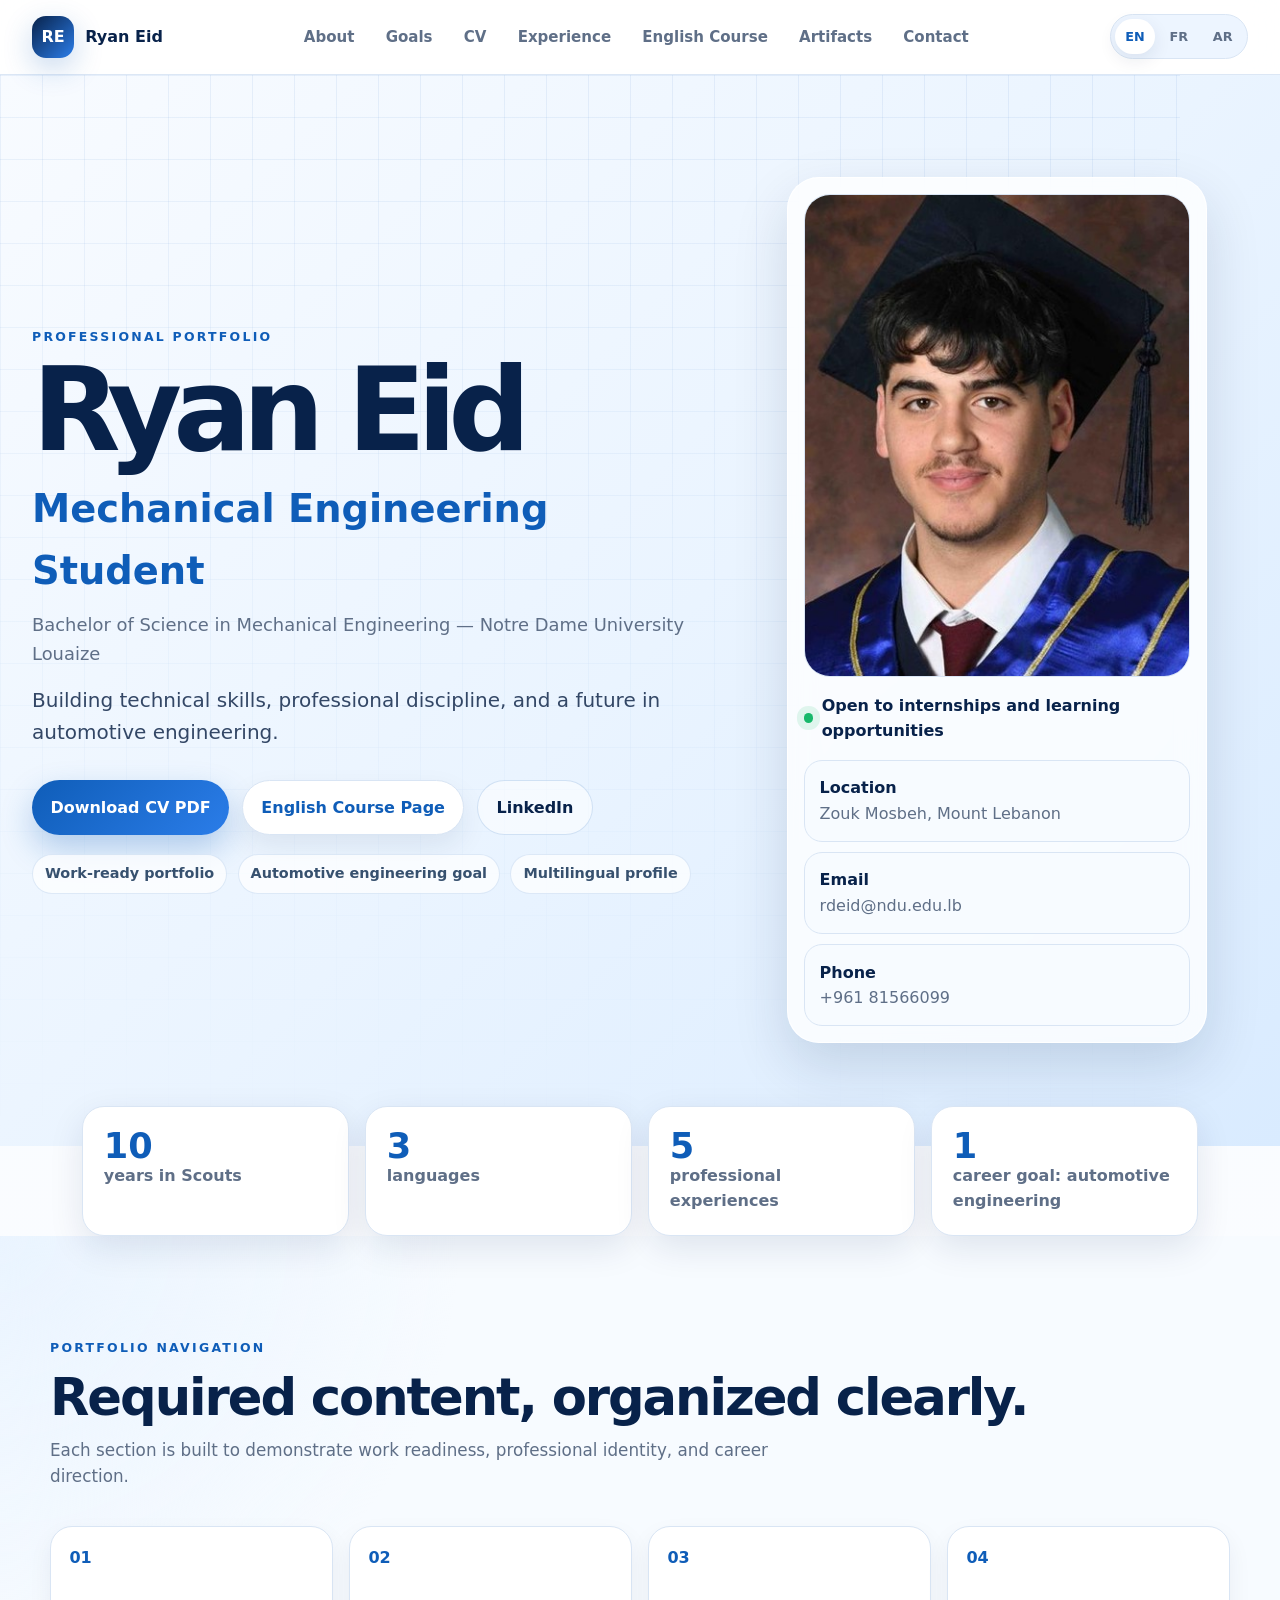
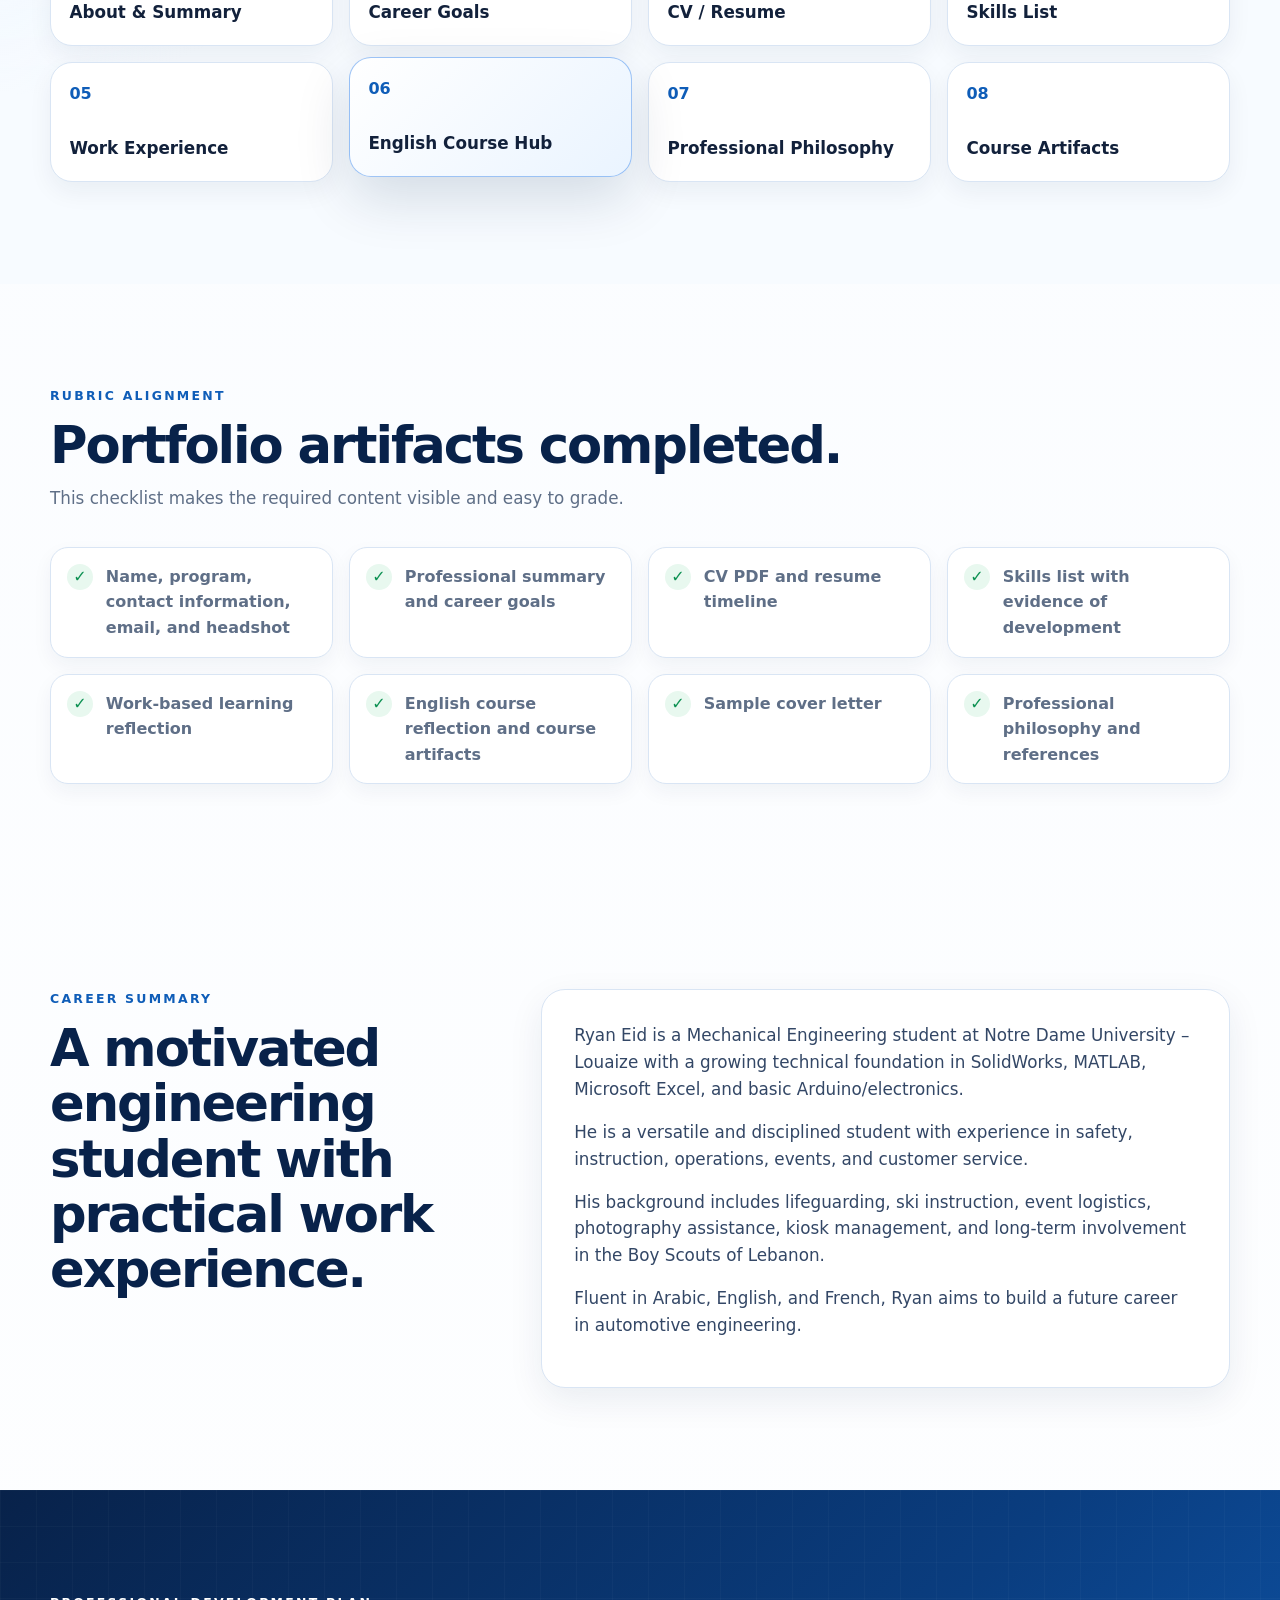
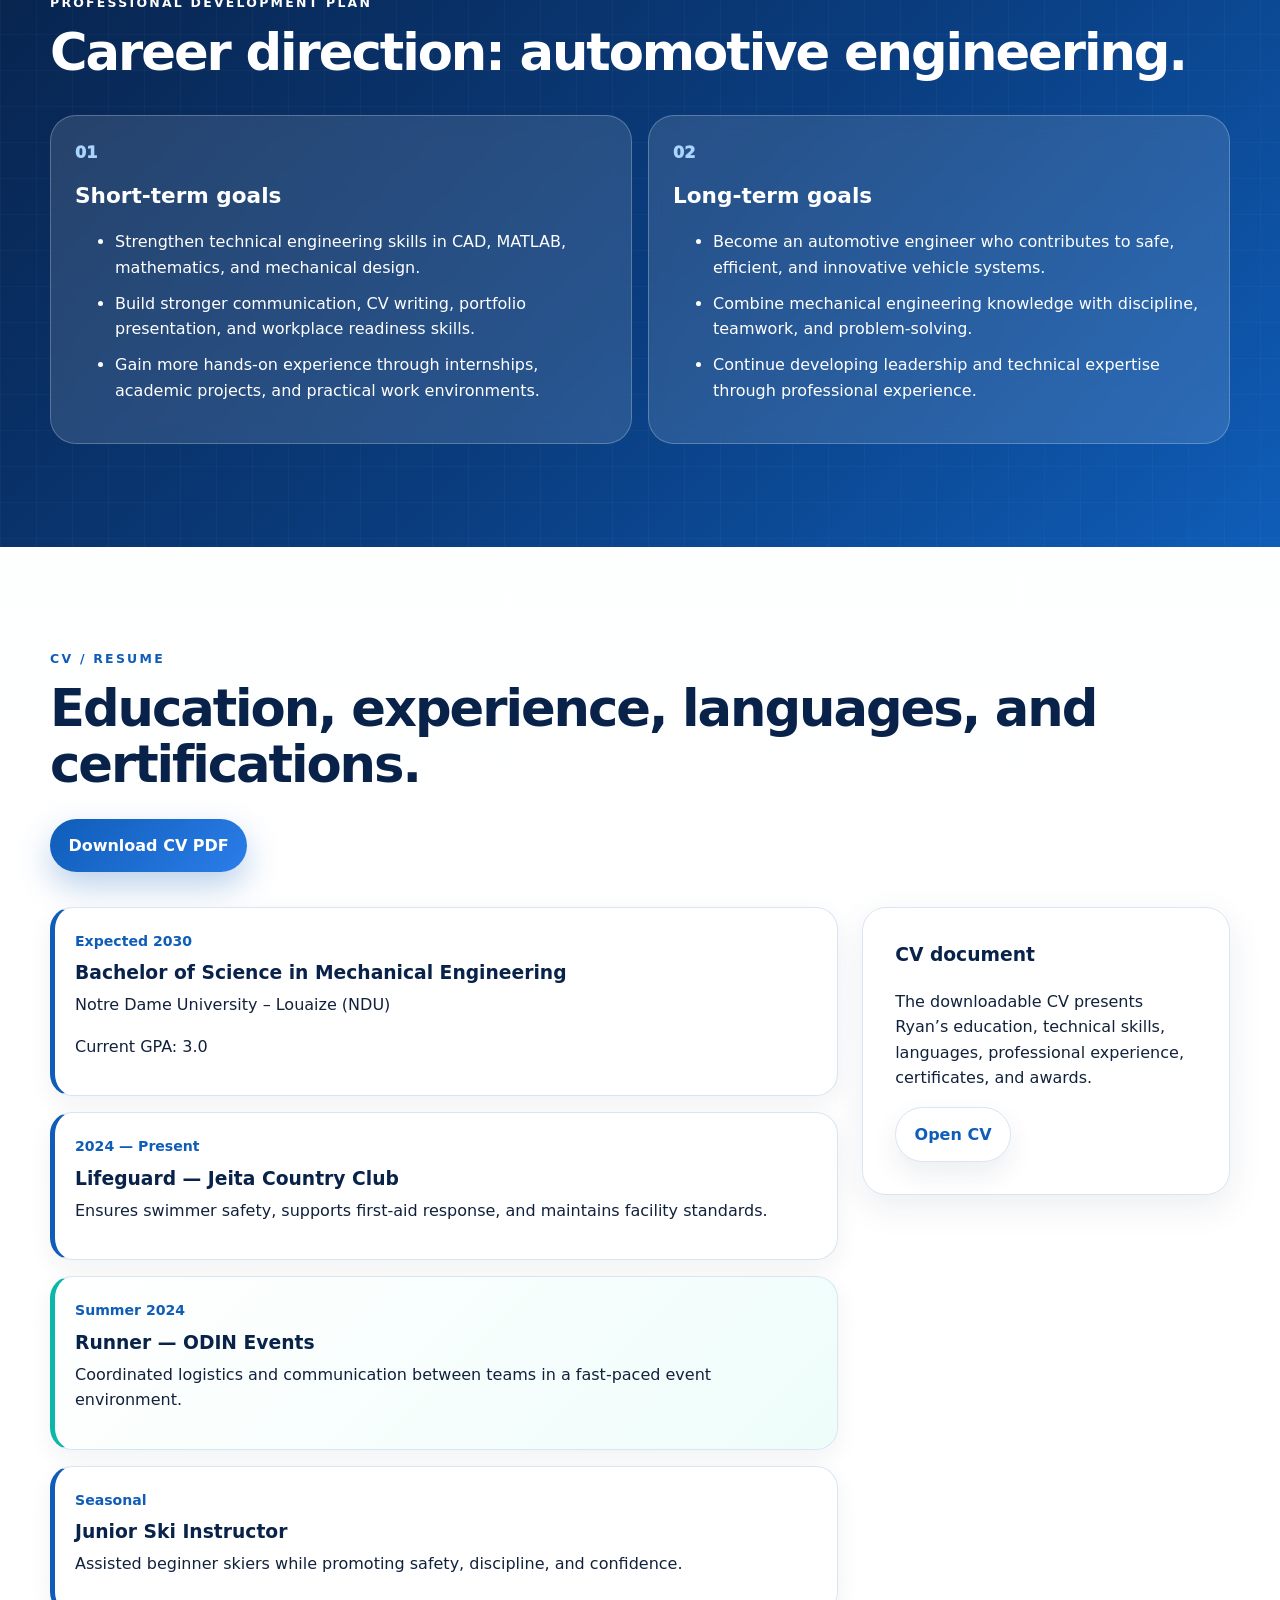
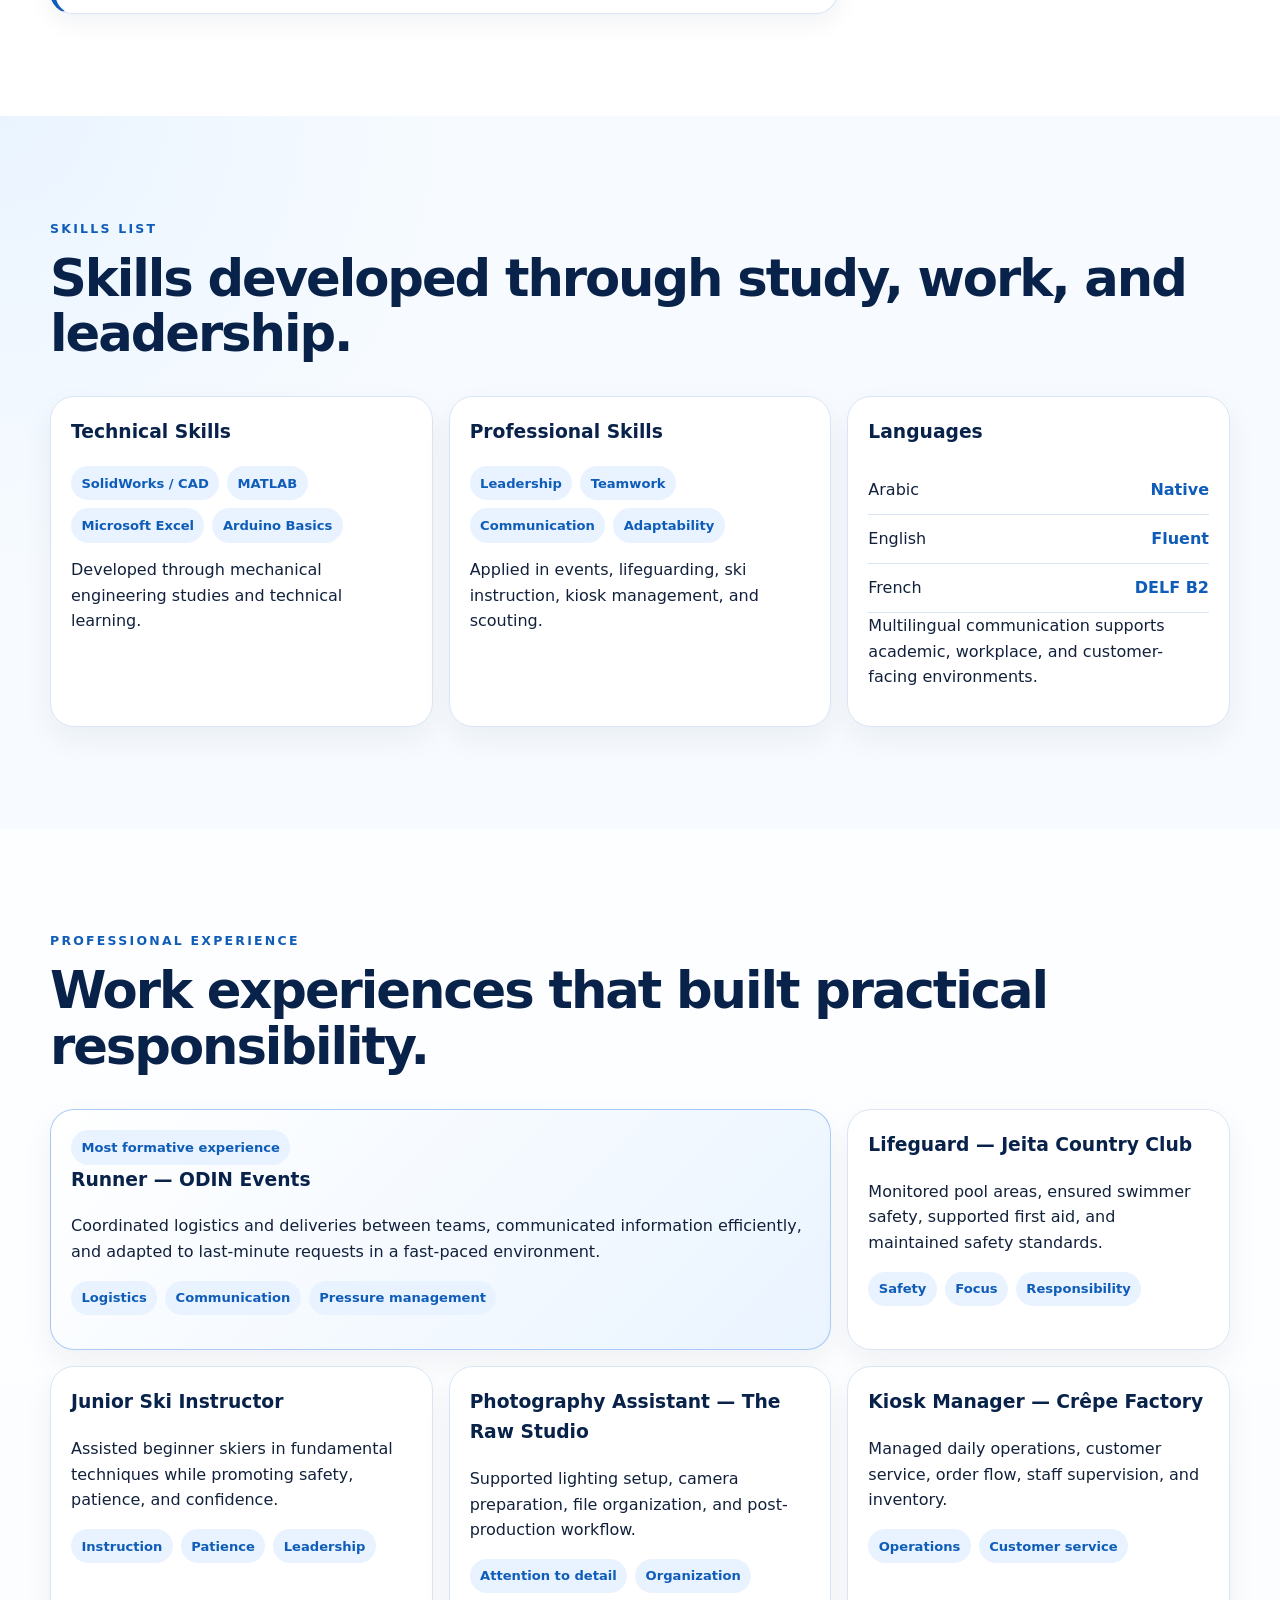
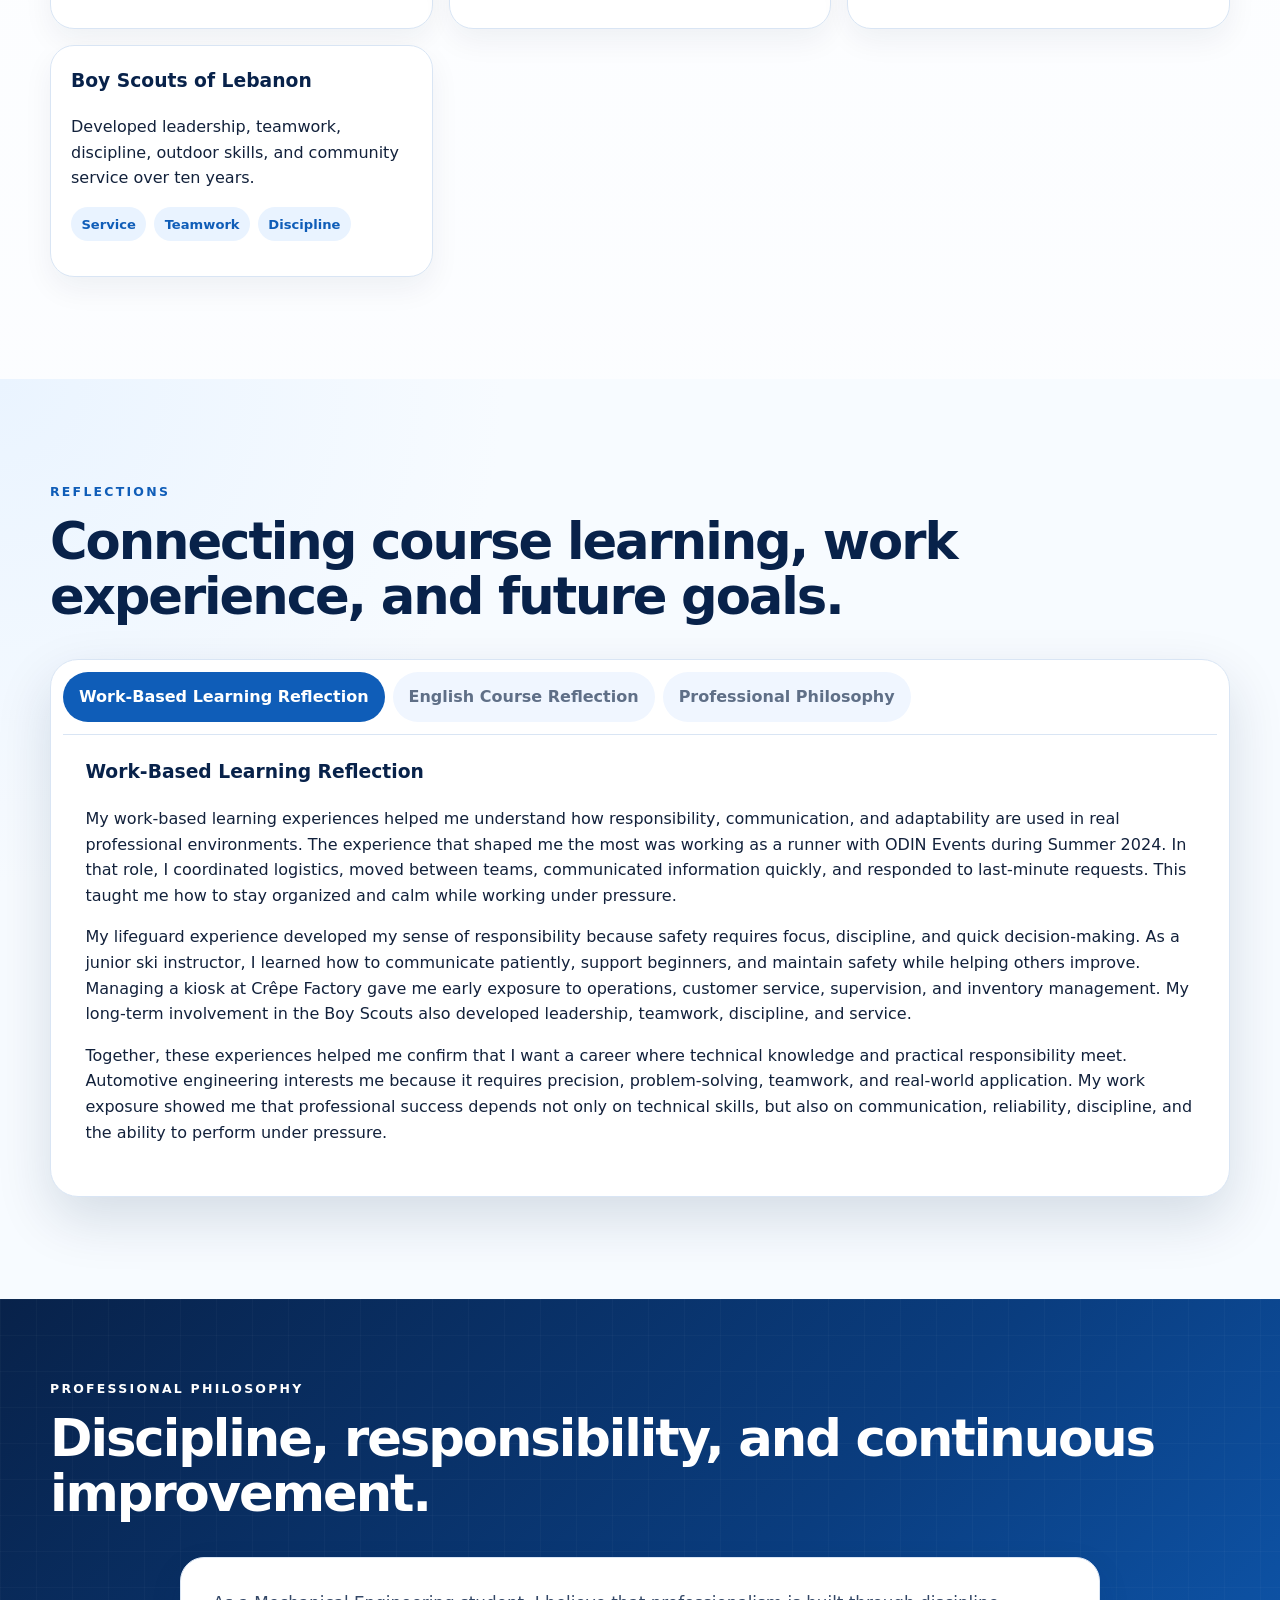
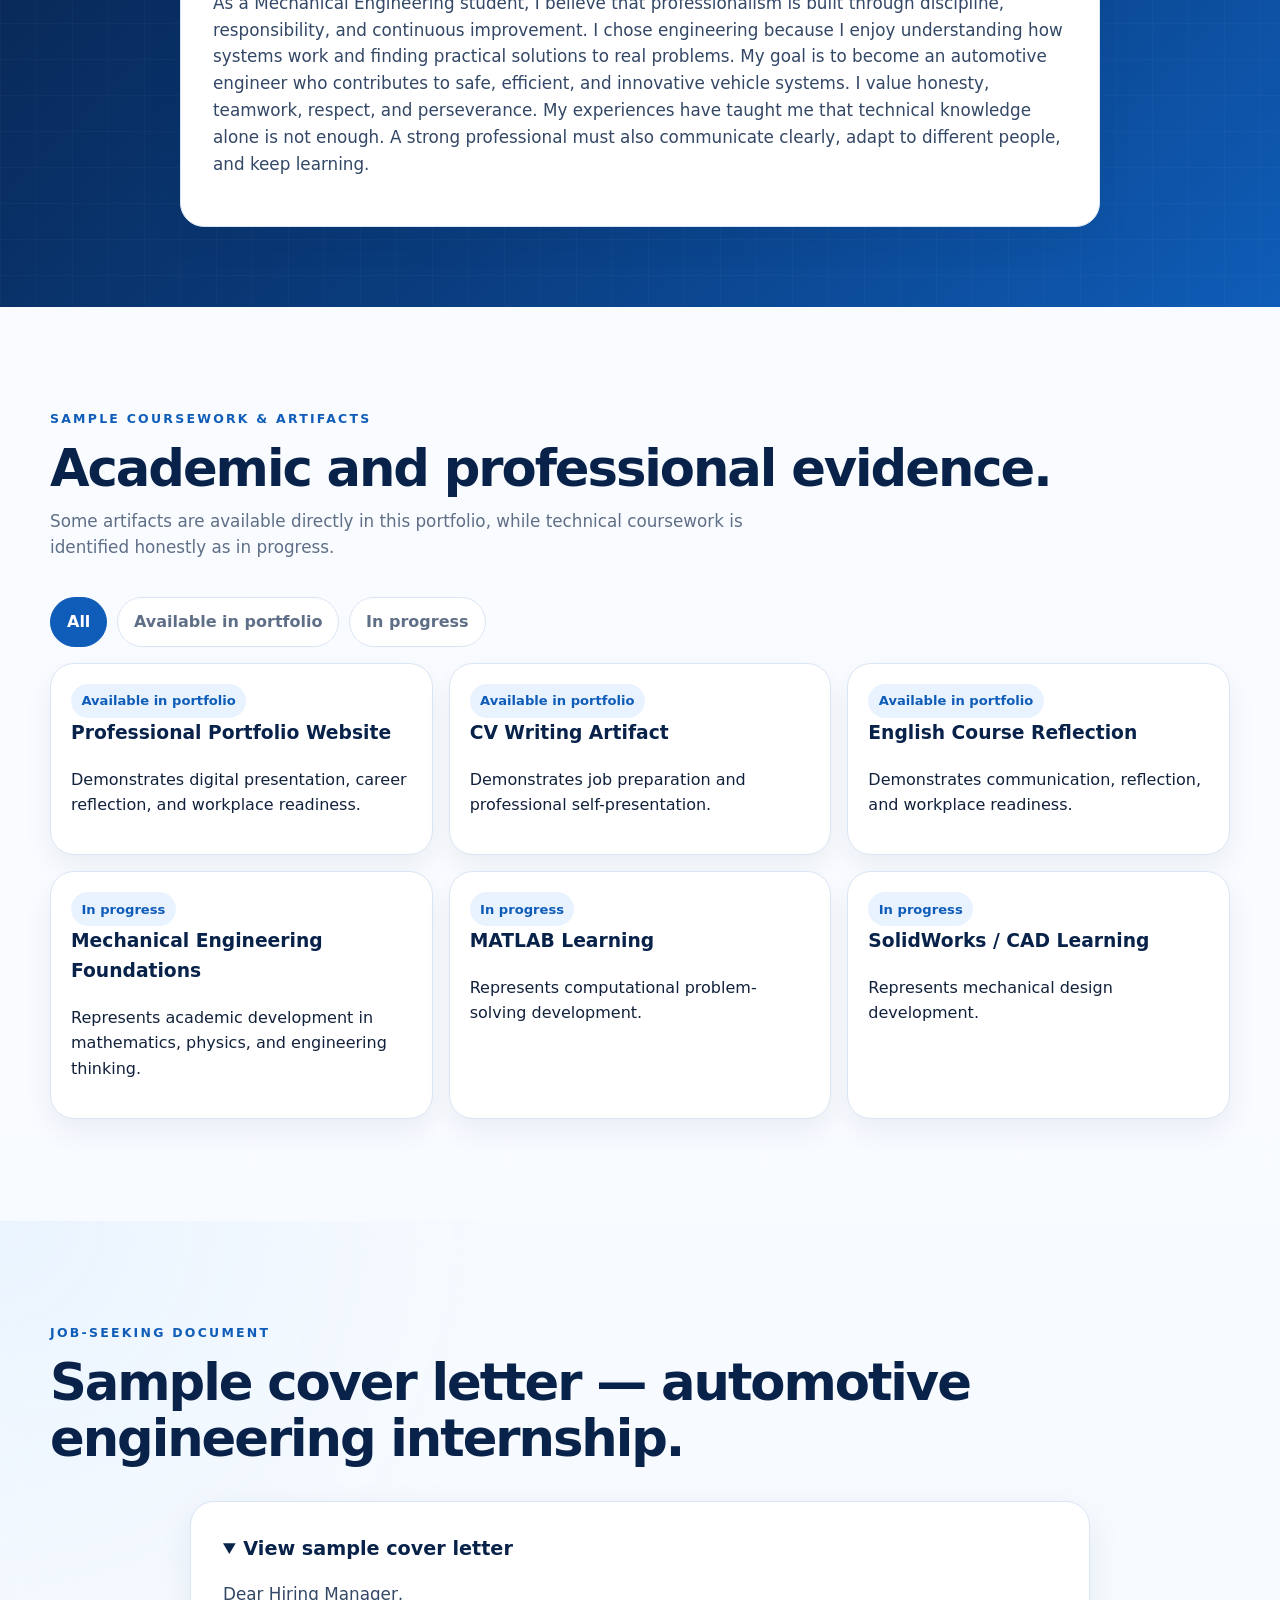
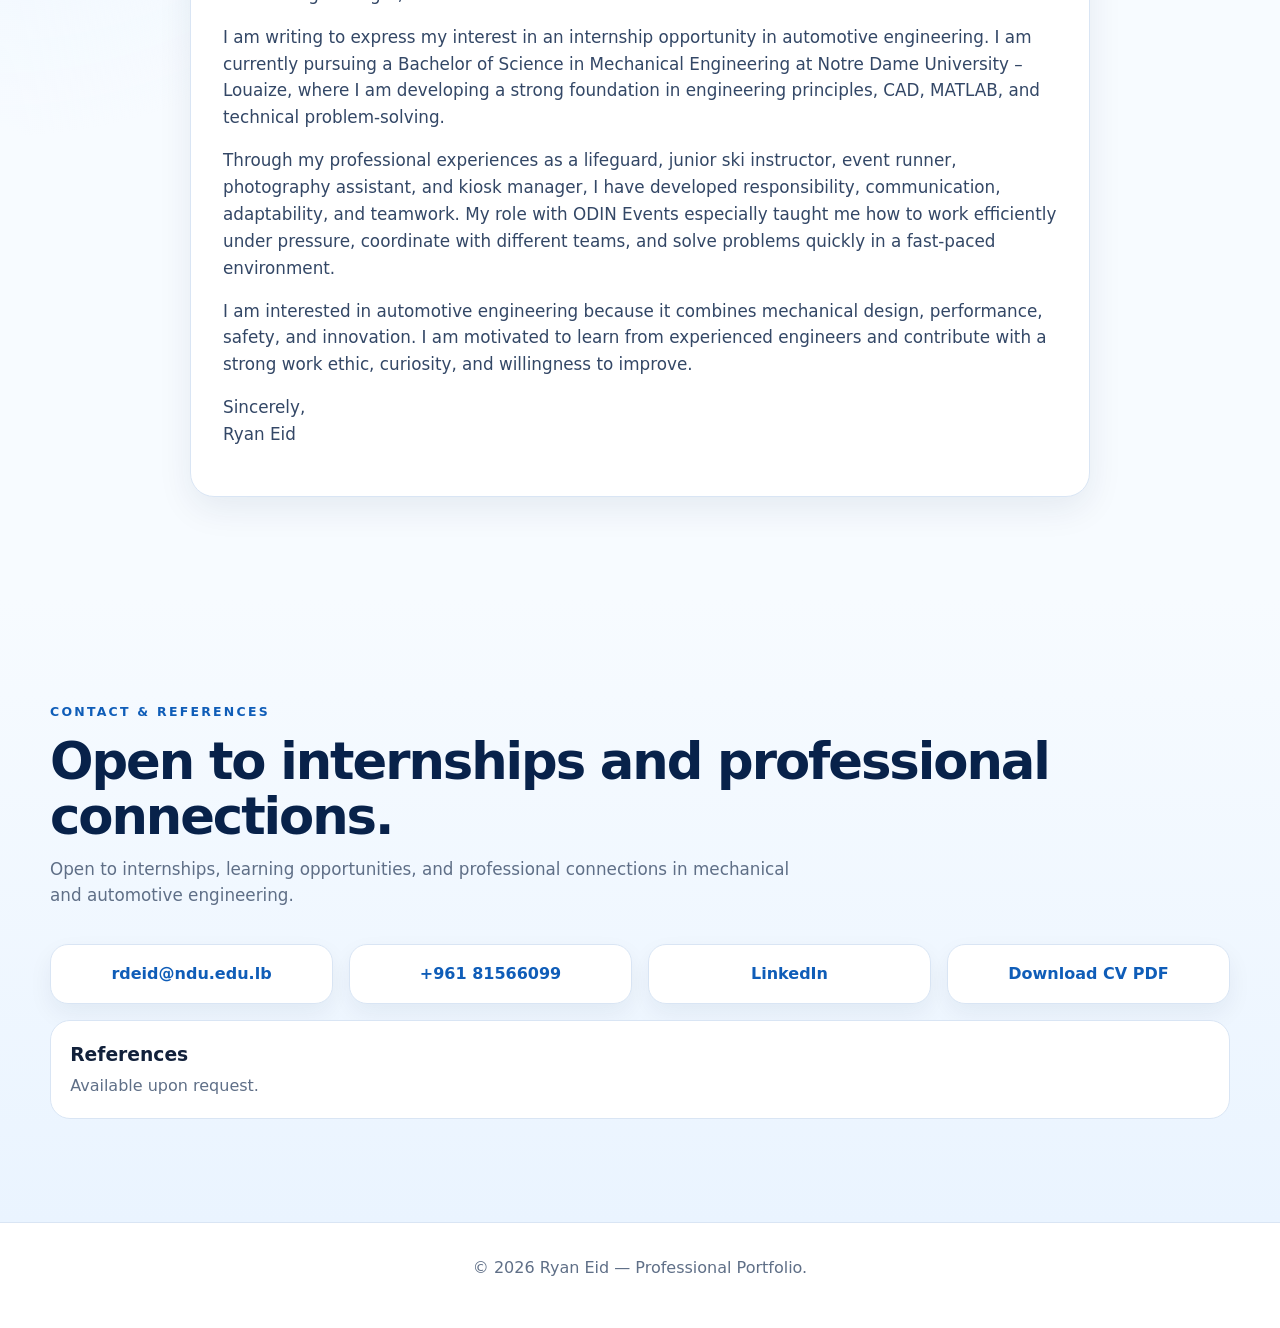
==== commit 051d998a: "Update index.html" ====
--- a/index.html
+++ b/index.html
@@ -9,12 +9,15 @@
 </head>
 <body data-page="home">
   <div class="scroll-progress" aria-hidden="true"></div>
+
   <header class="site-header">
     <a class="brand" href="index.html#home" aria-label="Go to top">
       <span class="brand-mark">RE</span>
       <span class="brand-text">Ryan Eid</span>
     </a>
+
     <button class="menu-toggle" aria-label="Open navigation" aria-expanded="false">☰</button>
+
     <nav class="nav-links" aria-label="Main navigation">
       <a href="#about" data-i18n="navAbout">About</a>
       <a href="#goals" data-i18n="navGoals">Goals</a>
@@ -24,6 +27,7 @@
       <a href="#artifacts" data-i18n="navArtifacts">Artifacts</a>
       <a href="#contact" data-i18n="navContact">Contact</a>
     </nav>
+
     <div class="language-switcher" aria-label="Language selector">
       <button class="lang-btn active" data-lang="en">EN</button>
       <button class="lang-btn" data-lang="fr">FR</button>
@@ -34,52 +38,86 @@
   <main>
     <section id="home" class="hero section-pad">
       <div class="hero-bg-grid" aria-hidden="true"></div>
+
       <div class="hero-content reveal">
         <p class="eyebrow" data-i18n="heroEyebrow">Professional Portfolio</p>
         <h1>Ryan Eid</h1>
         <h2 data-i18n="heroTitle">Mechanical Engineering Student</h2>
-        <p class="hero-program" data-i18n="heroProgram">Bachelor of Science in Mechanical Engineering — Notre Dame University Louaize</p>
-        <p class="hero-tagline" data-i18n="heroTagline">Building technical skills, professional discipline, and a future in automotive engineering.</p>
+        <p class="hero-program" data-i18n="heroProgram">
+          Bachelor of Science in Mechanical Engineering — Notre Dame University Louaize
+        </p>
+        <p class="hero-tagline" data-i18n="heroTagline">
+          Building technical skills, professional discipline, and a future in automotive engineering.
+        </p>
+
         <div class="hero-actions">
-          <a class="btn primary" href="assets/Ryan_Eid_CV.pdf" download data-i18n="downloadCV">Download CV PDF</a>
+          <a class="btn primary" href="Ryan_Eid_CV.pdf" download data-i18n="downloadCV">Download CV PDF</a>
           <a class="btn secondary" href="english-course.html" data-i18n="openEnglishPage">English Course Page</a>
           <a class="btn ghost" href="https://www.linkedin.com/in/ryan-eid?utm_source=share_via&utm_content=profile&utm_medium=member_ios" target="_blank" rel="noopener" data-i18n="linkedIn">LinkedIn</a>
         </div>
+
         <div class="hero-meta">
           <span data-i18n="heroMeta1">Work-ready portfolio</span>
           <span data-i18n="heroMeta2">Automotive engineering goal</span>
           <span data-i18n="heroMeta3">Multilingual profile</span>
         </div>
       </div>
+
       <aside class="hero-card reveal" aria-label="Profile summary card">
         <div class="portrait-frame">
-          <img src="assets/ryan_eid_headshot_web.jpg" alt="Professional headshot of Ryan Eid" />
-        </div>
+          <img src="ryan_eid_headshot_web.jpg" alt="Professional headshot of Ryan Eid" />
+        </div>
+
         <div class="profile-status">
           <span class="pulse"></span>
           <span data-i18n="openTo">Open to internships and learning opportunities</span>
         </div>
+
         <div class="contact-mini">
-          <p><strong data-i18n="locationLabel">Location</strong><br />Zouk Mosbeh, Mount Lebanon</p>
-          <p><strong data-i18n="emailLabel">Email</strong><br /><a href="mailto:rdeid@ndu.edu.lb">rdeid@ndu.edu.lb</a></p>
-          <p><strong data-i18n="phoneLabel">Phone</strong><br /><a href="tel:+96181566099">+961 81566099</a></p>
+          <p>
+            <strong data-i18n="locationLabel">Location</strong><br />
+            Zouk Mosbeh, Mount Lebanon
+          </p>
+          <p>
+            <strong data-i18n="emailLabel">Email</strong><br />
+            <a href="mailto:rdeid@ndu.edu.lb">rdeid@ndu.edu.lb</a>
+          </p>
+          <p>
+            <strong data-i18n="phoneLabel">Phone</strong><br />
+            <a href="tel:+96181566099">+961 81566099</a>
+          </p>
         </div>
       </aside>
     </section>
 
     <section class="stats-band" aria-label="Portfolio highlights">
-      <div class="stat-card reveal"><strong data-count="10">0</strong><span data-i18n="statScouts">years in Scouts</span></div>
-      <div class="stat-card reveal"><strong data-count="3">0</strong><span data-i18n="statLanguages">languages</span></div>
-      <div class="stat-card reveal"><strong data-count="5">0</strong><span data-i18n="statExperiences">professional experiences</span></div>
-      <div class="stat-card reveal"><strong data-count="1">0</strong><span data-i18n="statGoal">career goal: automotive engineering</span></div>
+      <div class="stat-card reveal">
+        <strong data-count="10">0</strong>
+        <span data-i18n="statScouts">years in Scouts</span>
+      </div>
+      <div class="stat-card reveal">
+        <strong data-count="3">0</strong>
+        <span data-i18n="statLanguages">languages</span>
+      </div>
+      <div class="stat-card reveal">
+        <strong data-count="5">0</strong>
+        <span data-i18n="statExperiences">professional experiences</span>
+      </div>
+      <div class="stat-card reveal">
+        <strong data-count="1">0</strong>
+        <span data-i18n="statGoal">career goal: automotive engineering</span>
+      </div>
     </section>
 
     <section id="portfolio-map" class="section-pad soft-bg">
       <div class="section-heading reveal">
         <p class="eyebrow" data-i18n="tocEyebrow">Portfolio Navigation</p>
         <h2 data-i18n="tocTitle">Required content, organized clearly.</h2>
-        <p data-i18n="tocSubtitle">Each section is built to demonstrate work readiness, professional identity, and career direction.</p>
-      </div>
+        <p data-i18n="tocSubtitle">
+          Each section is built to demonstrate work readiness, professional identity, and career direction.
+        </p>
+      </div>
+
       <div class="toc-grid reveal">
         <a href="#about" class="toc-card"><span>01</span><strong data-i18n="tocAbout">About & Summary</strong></a>
         <a href="#goals" class="toc-card"><span>02</span><strong data-i18n="tocGoals">Career Goals</strong></a>
@@ -96,8 +134,11 @@
       <div class="section-heading reveal">
         <p class="eyebrow" data-i18n="rubricEyebrow">Rubric Alignment</p>
         <h2 data-i18n="rubricTitle">Portfolio artifacts completed.</h2>
-        <p data-i18n="rubricSubtitle">This checklist makes the required content visible and easy to grade.</p>
-      </div>
+        <p data-i18n="rubricSubtitle">
+          This checklist makes the required content visible and easy to grade.
+        </p>
+      </div>
+
       <div class="checklist-grid reveal">
         <div class="check-item"><span>✓</span><p data-i18n="check1">Name, program, contact information, email, and headshot</p></div>
         <div class="check-item"><span>✓</span><p data-i18n="check2">Professional summary and career goals</p></div>
@@ -116,6 +157,7 @@
           <p class="eyebrow" data-i18n="aboutEyebrow">Career Summary</p>
           <h2 data-i18n="aboutTitle">A motivated engineering student with practical work experience.</h2>
         </div>
+
         <div class="text-card reveal">
           <p data-i18n="aboutText1">Ryan Eid is a Mechanical Engineering student at Notre Dame University – Louaize with a growing technical foundation in SolidWorks, MATLAB, Microsoft Excel, and basic Arduino/electronics.</p>
           <p data-i18n="aboutText2">He is a versatile and disciplined student with experience in safety, instruction, operations, events, and customer service.</p>
@@ -130,6 +172,7 @@
         <p class="eyebrow" data-i18n="goalsEyebrow">Professional Development Plan</p>
         <h2 data-i18n="goalsTitle">Career direction: automotive engineering.</h2>
       </div>
+
       <div class="goal-grid reveal">
         <article class="goal-card">
           <div class="card-number">01</div>
@@ -140,6 +183,7 @@
             <li data-i18n="shortGoal3">Gain more hands-on experience through internships, academic projects, and practical work environments.</li>
           </ul>
         </article>
+
         <article class="goal-card">
           <div class="card-number">02</div>
           <h3 data-i18n="longTermTitle">Long-term goals</h3>
@@ -156,8 +200,9 @@
       <div class="section-heading reveal">
         <p class="eyebrow" data-i18n="cvEyebrow">CV / Resume</p>
         <h2 data-i18n="cvTitle">Education, experience, languages, and certifications.</h2>
-        <a class="btn primary inline-btn" href="assets/Ryan_Eid_CV.pdf" download data-i18n="downloadCV">Download CV PDF</a>
-      </div>
+        <a class="btn primary inline-btn" href="Ryan_Eid_CV.pdf" download data-i18n="downloadCV">Download CV PDF</a>
+      </div>
+
       <div class="cv-layout">
         <div class="timeline reveal">
           <article class="timeline-item">
@@ -166,26 +211,30 @@
             <p data-i18n="educationSchool">Notre Dame University – Louaize (NDU)</p>
             <p data-i18n="educationGpa">Current GPA: 3.0</p>
           </article>
+
           <article class="timeline-item">
             <span class="timeline-date">2024 — Present</span>
             <h3 data-i18n="lifeguardTitle">Lifeguard — Jeita Country Club</h3>
             <p data-i18n="lifeguardDesc">Ensures swimmer safety, supports first-aid response, and maintains facility standards.</p>
           </article>
+
           <article class="timeline-item highlight">
             <span class="timeline-date" data-i18n="summer2024">Summer 2024</span>
             <h3 data-i18n="odinTitle">Runner — ODIN Events</h3>
             <p data-i18n="odinDesc">Coordinated logistics and communication between teams in a fast-paced event environment.</p>
           </article>
+
           <article class="timeline-item">
             <span class="timeline-date" data-i18n="seasonal">Seasonal</span>
             <h3 data-i18n="skiTitle">Junior Ski Instructor</h3>
             <p data-i18n="skiDesc">Assisted beginner skiers while promoting safety, discipline, and confidence.</p>
           </article>
         </div>
+
         <aside class="cv-preview reveal">
           <h3 data-i18n="cvPreviewTitle">CV document</h3>
           <p data-i18n="cvPreviewText">The downloadable CV presents Ryan’s education, technical skills, languages, professional experience, certificates, and awards.</p>
-          <a class="btn secondary" href="assets/Ryan_Eid_CV.pdf" target="_blank" rel="noopener" data-i18n="openCV">Open CV</a>
+          <a class="btn secondary" href="Ryan_Eid_CV.pdf" target="_blank" rel="noopener" data-i18n="openCV">Open CV</a>
         </aside>
       </div>
     </section>
@@ -195,17 +244,30 @@
         <p class="eyebrow" data-i18n="skillsEyebrow">Skills List</p>
         <h2 data-i18n="skillsTitle">Skills developed through study, work, and leadership.</h2>
       </div>
+
       <div class="skills-grid reveal">
         <article class="skill-card">
           <h3 data-i18n="technicalSkills">Technical Skills</h3>
-          <div class="badges"><span>SolidWorks / CAD</span><span>MATLAB</span><span>Microsoft Excel</span><span>Arduino Basics</span></div>
+          <div class="badges">
+            <span>SolidWorks / CAD</span>
+            <span>MATLAB</span>
+            <span>Microsoft Excel</span>
+            <span>Arduino Basics</span>
+          </div>
           <p data-i18n="technicalSkillsText">Developed through mechanical engineering studies and technical learning.</p>
         </article>
+
         <article class="skill-card">
           <h3 data-i18n="professionalSkills">Professional Skills</h3>
-          <div class="badges"><span data-i18n="leadership">Leadership</span><span data-i18n="teamwork">Teamwork</span><span data-i18n="communication">Communication</span><span data-i18n="adaptability">Adaptability</span></div>
+          <div class="badges">
+            <span data-i18n="leadership">Leadership</span>
+            <span data-i18n="teamwork">Teamwork</span>
+            <span data-i18n="communication">Communication</span>
+            <span data-i18n="adaptability">Adaptability</span>
+          </div>
           <p data-i18n="professionalSkillsText">Applied in events, lifeguarding, ski instruction, kiosk management, and scouting.</p>
         </article>
+
         <article class="skill-card">
           <h3 data-i18n="languagesTitle">Languages</h3>
           <div class="language-bars">
@@ -223,18 +285,66 @@
         <p class="eyebrow" data-i18n="experienceEyebrow">Professional Experience</p>
         <h2 data-i18n="experienceTitle">Work experiences that built practical responsibility.</h2>
       </div>
+
       <div class="experience-grid reveal">
         <article class="experience-card featured-card">
           <span class="chip" data-i18n="mostFormative">Most formative experience</span>
           <h3 data-i18n="odinTitle">Runner — ODIN Events</h3>
           <p data-i18n="odinFull">Coordinated logistics and deliveries between teams, communicated information efficiently, and adapted to last-minute requests in a fast-paced environment.</p>
-          <div class="badges"><span data-i18n="logistics">Logistics</span><span data-i18n="communication">Communication</span><span data-i18n="pressure">Pressure management</span></div>
-        </article>
-        <article class="experience-card"><h3 data-i18n="lifeguardTitle">Lifeguard — Jeita Country Club</h3><p data-i18n="lifeguardFull">Monitored pool areas, ensured swimmer safety, supported first aid, and maintained safety standards.</p><div class="badges"><span data-i18n="safety">Safety</span><span data-i18n="focus">Focus</span><span data-i18n="responsibility">Responsibility</span></div></article>
-        <article class="experience-card"><h3 data-i18n="skiTitle">Junior Ski Instructor</h3><p data-i18n="skiFull">Assisted beginner skiers in fundamental techniques while promoting safety, patience, and confidence.</p><div class="badges"><span data-i18n="instruction">Instruction</span><span data-i18n="patience">Patience</span><span data-i18n="leadership">Leadership</span></div></article>
-        <article class="experience-card"><h3 data-i18n="photoTitle">Photography Assistant — The Raw Studio</h3><p data-i18n="photoFull">Supported lighting setup, camera preparation, file organization, and post-production workflow.</p><div class="badges"><span data-i18n="detail">Attention to detail</span><span data-i18n="organization">Organization</span></div></article>
-        <article class="experience-card"><h3 data-i18n="kioskTitle">Kiosk Manager — Crêpe Factory</h3><p data-i18n="kioskFull">Managed daily operations, customer service, order flow, staff supervision, and inventory.</p><div class="badges"><span data-i18n="operations">Operations</span><span data-i18n="customerService">Customer service</span></div></article>
-        <article class="experience-card"><h3 data-i18n="scoutsTitle">Boy Scouts of Lebanon</h3><p data-i18n="scoutsFull">Developed leadership, teamwork, discipline, outdoor skills, and community service over ten years.</p><div class="badges"><span data-i18n="service">Service</span><span data-i18n="teamwork">Teamwork</span><span data-i18n="discipline">Discipline</span></div></article>
+          <div class="badges">
+            <span data-i18n="logistics">Logistics</span>
+            <span data-i18n="communication">Communication</span>
+            <span data-i18n="pressure">Pressure management</span>
+          </div>
+        </article>
+
+        <article class="experience-card">
+          <h3 data-i18n="lifeguardTitle">Lifeguard — Jeita Country Club</h3>
+          <p data-i18n="lifeguardFull">Monitored pool areas, ensured swimmer safety, supported first aid, and maintained safety standards.</p>
+          <div class="badges">
+            <span data-i18n="safety">Safety</span>
+            <span data-i18n="focus">Focus</span>
+            <span data-i18n="responsibility">Responsibility</span>
+          </div>
+        </article>
+
+        <article class="experience-card">
+          <h3 data-i18n="skiTitle">Junior Ski Instructor</h3>
+          <p data-i18n="skiFull">Assisted beginner skiers in fundamental techniques while promoting safety, patience, and confidence.</p>
+          <div class="badges">
+            <span data-i18n="instruction">Instruction</span>
+            <span data-i18n="patience">Patience</span>
+            <span data-i18n="leadership">Leadership</span>
+          </div>
+        </article>
+
+        <article class="experience-card">
+          <h3 data-i18n="photoTitle">Photography Assistant — The Raw Studio</h3>
+          <p data-i18n="photoFull">Supported lighting setup, camera preparation, file organization, and post-production workflow.</p>
+          <div class="badges">
+            <span data-i18n="detail">Attention to detail</span>
+            <span data-i18n="organization">Organization</span>
+          </div>
+        </article>
+
+        <article class="experience-card">
+          <h3 data-i18n="kioskTitle">Kiosk Manager — Crêpe Factory</h3>
+          <p data-i18n="kioskFull">Managed daily operations, customer service, order flow, staff supervision, and inventory.</p>
+          <div class="badges">
+            <span data-i18n="operations">Operations</span>
+            <span data-i18n="customerService">Customer service</span>
+          </div>
+        </article>
+
+        <article class="experience-card">
+          <h3 data-i18n="scoutsTitle">Boy Scouts of Lebanon</h3>
+          <p data-i18n="scoutsFull">Developed leadership, teamwork, discipline, outdoor skills, and community service over ten years.</p>
+          <div class="badges">
+            <span data-i18n="service">Service</span>
+            <span data-i18n="teamwork">Teamwork</span>
+            <span data-i18n="discipline">Discipline</span>
+          </div>
+        </article>
       </div>
     </section>
 
@@ -243,23 +353,27 @@
         <p class="eyebrow" data-i18n="reflectionsEyebrow">Reflections</p>
         <h2 data-i18n="reflectionsTitle">Connecting course learning, work experience, and future goals.</h2>
       </div>
+
       <div class="tabs reveal">
         <div class="tab-list" role="tablist" aria-label="Reflection tabs">
           <button class="tab-btn active" role="tab" aria-selected="true" data-tab="work" data-i18n="workReflectionTitle">Work-Based Learning Reflection</button>
           <button class="tab-btn" role="tab" aria-selected="false" data-tab="english" data-i18n="englishReflectionTitle">English Course Reflection</button>
           <button class="tab-btn" role="tab" aria-selected="false" data-tab="philosophy" data-i18n="philosophyTab">Professional Philosophy</button>
         </div>
+
         <article class="tab-panel active" id="tab-work">
           <h3 data-i18n="workReflectionTitle">Work-Based Learning Reflection</h3>
           <p data-i18n="workReflectionText1">My work-based learning experiences helped me understand how responsibility, communication, and adaptability are used in real professional environments. The experience that shaped me the most was working as a runner with ODIN Events during Summer 2024. In that role, I coordinated logistics, moved between teams, communicated information quickly, and responded to last-minute requests. This taught me how to stay organized and calm while working under pressure.</p>
           <p data-i18n="workReflectionText2">My lifeguard experience developed my sense of responsibility because safety requires focus, discipline, and quick decision-making. As a junior ski instructor, I learned how to communicate patiently, support beginners, and maintain safety while helping others improve. Managing a kiosk at Crêpe Factory gave me early exposure to operations, customer service, supervision, and inventory management. My long-term involvement in the Boy Scouts also developed leadership, teamwork, discipline, and service.</p>
           <p data-i18n="workReflectionText3">Together, these experiences helped me confirm that I want a career where technical knowledge and practical responsibility meet. Automotive engineering interests me because it requires precision, problem-solving, teamwork, and real-world application. My work exposure showed me that professional success depends not only on technical skills, but also on communication, reliability, discipline, and the ability to perform under pressure.</p>
         </article>
+
         <article class="tab-panel" id="tab-english">
           <h3 data-i18n="englishReflectionTitle">English Course Reflection — Work Ready Now</h3>
           <p data-i18n="englishReflectionText">The Work Ready Now course helped me understand that employability is not only about having technical skills. It is also about knowing how to present those skills clearly, professionally, and confidently. Through CV writing, portfolio preparation, and workplace-readiness activities, I learned how to connect my academic background and work experiences to real professional strengths. The course also helped me reflect on my future as a Mechanical Engineering student who wants to become an automotive engineer.</p>
           <a class="btn secondary" href="english-course.html" data-i18n="exploreEnglish">Explore full English course page</a>
         </article>
+
         <article class="tab-panel" id="tab-philosophy">
           <h3 data-i18n="philosophyTitle">Discipline, responsibility, and continuous improvement.</h3>
           <p data-i18n="philosophyText">As a Mechanical Engineering student, I believe that professionalism is built through discipline, responsibility, and continuous improvement. I chose engineering because I enjoy understanding how systems work and finding practical solutions to real problems. My goal is to become an automotive engineer who contributes to safe, efficient, and innovative vehicle systems. I value honesty, teamwork, respect, and perseverance. My experiences have taught me that technical knowledge alone is not enough. A strong professional must also communicate clearly, adapt to different people, and keep learning.</p>
@@ -272,6 +386,7 @@
         <p class="eyebrow" data-i18n="philosophyEyebrow">Professional Philosophy</p>
         <h2 data-i18n="philosophyTitle">Discipline, responsibility, and continuous improvement.</h2>
       </div>
+
       <div class="quote-card reveal">
         <p data-i18n="philosophyText">As a Mechanical Engineering student, I believe that professionalism is built through discipline, responsibility, and continuous improvement. I chose engineering because I enjoy understanding how systems work and finding practical solutions to real problems. My goal is to become an automotive engineer who contributes to safe, efficient, and innovative vehicle systems. I value honesty, teamwork, respect, and perseverance. My experiences have taught me that technical knowledge alone is not enough. A strong professional must also communicate clearly, adapt to different people, and keep learning.</p>
       </div>
@@ -281,20 +396,53 @@
       <div class="section-heading reveal">
         <p class="eyebrow" data-i18n="artifactsEyebrow">Sample Coursework & Artifacts</p>
         <h2 data-i18n="artifactsTitle">Academic and professional evidence.</h2>
-        <p data-i18n="artifactsNote">Some artifacts are available directly in this portfolio, while technical coursework is identified honestly as in progress.</p>
-      </div>
+        <p data-i18n="artifactsNote">
+          Some artifacts are available directly in this portfolio, while technical coursework is identified honestly as in progress.
+        </p>
+      </div>
+
       <div class="filter-bar reveal" aria-label="Artifact filters">
         <button class="filter-btn active" data-filter="all" data-i18n="filterAll">All</button>
         <button class="filter-btn" data-filter="available" data-i18n="available">Available in portfolio</button>
         <button class="filter-btn" data-filter="progress" data-i18n="inProgress">In progress</button>
       </div>
+
       <div class="artifact-grid reveal">
-        <article class="artifact-card" data-status="available"><span data-i18n="available">Available in portfolio</span><h3 data-i18n="artifact1Title">Professional Portfolio Website</h3><p data-i18n="artifact1Text">Demonstrates digital presentation, career reflection, and workplace readiness.</p></article>
-        <article class="artifact-card" data-status="available"><span data-i18n="available">Available in portfolio</span><h3 data-i18n="artifact2Title">CV Writing Artifact</h3><p data-i18n="artifact2Text">Demonstrates job preparation and professional self-presentation.</p></article>
-        <article class="artifact-card" data-status="available"><span data-i18n="available">Available in portfolio</span><h3 data-i18n="artifact3Title">English Course Reflection</h3><p data-i18n="artifact3Text">Demonstrates communication, reflection, and workplace readiness.</p></article>
-        <article class="artifact-card" data-status="progress"><span data-i18n="inProgress">In progress</span><h3 data-i18n="artifact4Title">Mechanical Engineering Foundations</h3><p data-i18n="artifact4Text">Represents academic development in mathematics, physics, and engineering thinking.</p></article>
-        <article class="artifact-card" data-status="progress"><span data-i18n="inProgress">In progress</span><h3 data-i18n="artifact5Title">MATLAB Learning</h3><p data-i18n="artifact5Text">Represents computational problem-solving development.</p></article>
-        <article class="artifact-card" data-status="progress"><span data-i18n="inProgress">In progress</span><h3 data-i18n="artifact6Title">SolidWorks / CAD Learning</h3><p data-i18n="artifact6Text">Represents mechanical design development.</p></article>
+        <article class="artifact-card" data-status="available">
+          <span data-i18n="available">Available in portfolio</span>
+          <h3 data-i18n="artifact1Title">Professional Portfolio Website</h3>
+          <p data-i18n="artifact1Text">Demonstrates digital presentation, career reflection, and workplace readiness.</p>
+        </article>
+
+        <article class="artifact-card" data-status="available">
+          <span data-i18n="available">Available in portfolio</span>
+          <h3 data-i18n="artifact2Title">CV Writing Artifact</h3>
+          <p data-i18n="artifact2Text">Demonstrates job preparation and professional self-presentation.</p>
+        </article>
+
+        <article class="artifact-card" data-status="available">
+          <span data-i18n="available">Available in portfolio</span>
+          <h3 data-i18n="artifact3Title">English Course Reflection</h3>
+          <p data-i18n="artifact3Text">Demonstrates communication, reflection, and workplace readiness.</p>
+        </article>
+
+        <article class="artifact-card" data-status="progress">
+          <span data-i18n="inProgress">In progress</span>
+          <h3 data-i18n="artifact4Title">Mechanical Engineering Foundations</h3>
+          <p data-i18n="artifact4Text">Represents academic development in mathematics, physics, and engineering thinking.</p>
+        </article>
+
+        <article class="artifact-card" data-status="progress">
+          <span data-i18n="inProgress">In progress</span>
+          <h3 data-i18n="artifact5Title">MATLAB Learning</h3>
+          <p data-i18n="artifact5Text">Represents computational problem-solving development.</p>
+        </article>
+
+        <article class="artifact-card" data-status="progress">
+          <span data-i18n="inProgress">In progress</span>
+          <h3 data-i18n="artifact6Title">SolidWorks / CAD Learning</h3>
+          <p data-i18n="artifact6Text">Represents mechanical design development.</p>
+        </article>
       </div>
     </section>
 
@@ -303,6 +451,7 @@
         <p class="eyebrow" data-i18n="coverEyebrow">Job-Seeking Document</p>
         <h2 data-i18n="coverTitle">Sample cover letter — automotive engineering internship.</h2>
       </div>
+
       <details class="letter-card reveal" open>
         <summary data-i18n="letterSummary">View sample cover letter</summary>
         <p data-i18n="letter1">Dear Hiring Manager,</p>
@@ -317,14 +466,18 @@
       <div class="section-heading reveal">
         <p class="eyebrow" data-i18n="contactEyebrow">Contact & References</p>
         <h2 data-i18n="contactTitle">Open to internships and professional connections.</h2>
-        <p data-i18n="contactSubtitle">Open to internships, learning opportunities, and professional connections in mechanical and automotive engineering.</p>
-      </div>
+        <p data-i18n="contactSubtitle">
+          Open to internships, learning opportunities, and professional connections in mechanical and automotive engineering.
+        </p>
+      </div>
+
       <div class="contact-grid reveal">
         <a href="mailto:rdeid@ndu.edu.lb">rdeid@ndu.edu.lb</a>
         <a href="tel:+96181566099">+961 81566099</a>
         <a href="https://www.linkedin.com/in/ryan-eid?utm_source=share_via&utm_content=profile&utm_medium=member_ios" target="_blank" rel="noopener">LinkedIn</a>
-        <a href="assets/Ryan_Eid_CV.pdf" download data-i18n="downloadCV">Download CV PDF</a>
-      </div>
+        <a href="Ryan_Eid_CV.pdf" download data-i18n="downloadCV">Download CV PDF</a>
+      </div>
+
       <div class="references reveal">
         <h3 data-i18n="referencesTitle">References</h3>
         <p data-i18n="referencesText">Available upon request.</p>
@@ -335,7 +488,9 @@
   <footer class="footer">
     <p>© <span id="year"></span> Ryan Eid — <span data-i18n="footerText">Professional Portfolio.</span></p>
   </footer>
+
   <button class="back-to-top" aria-label="Back to top">↑</button>
+
   <script src="script.js"></script>
 </body>
 </html>
